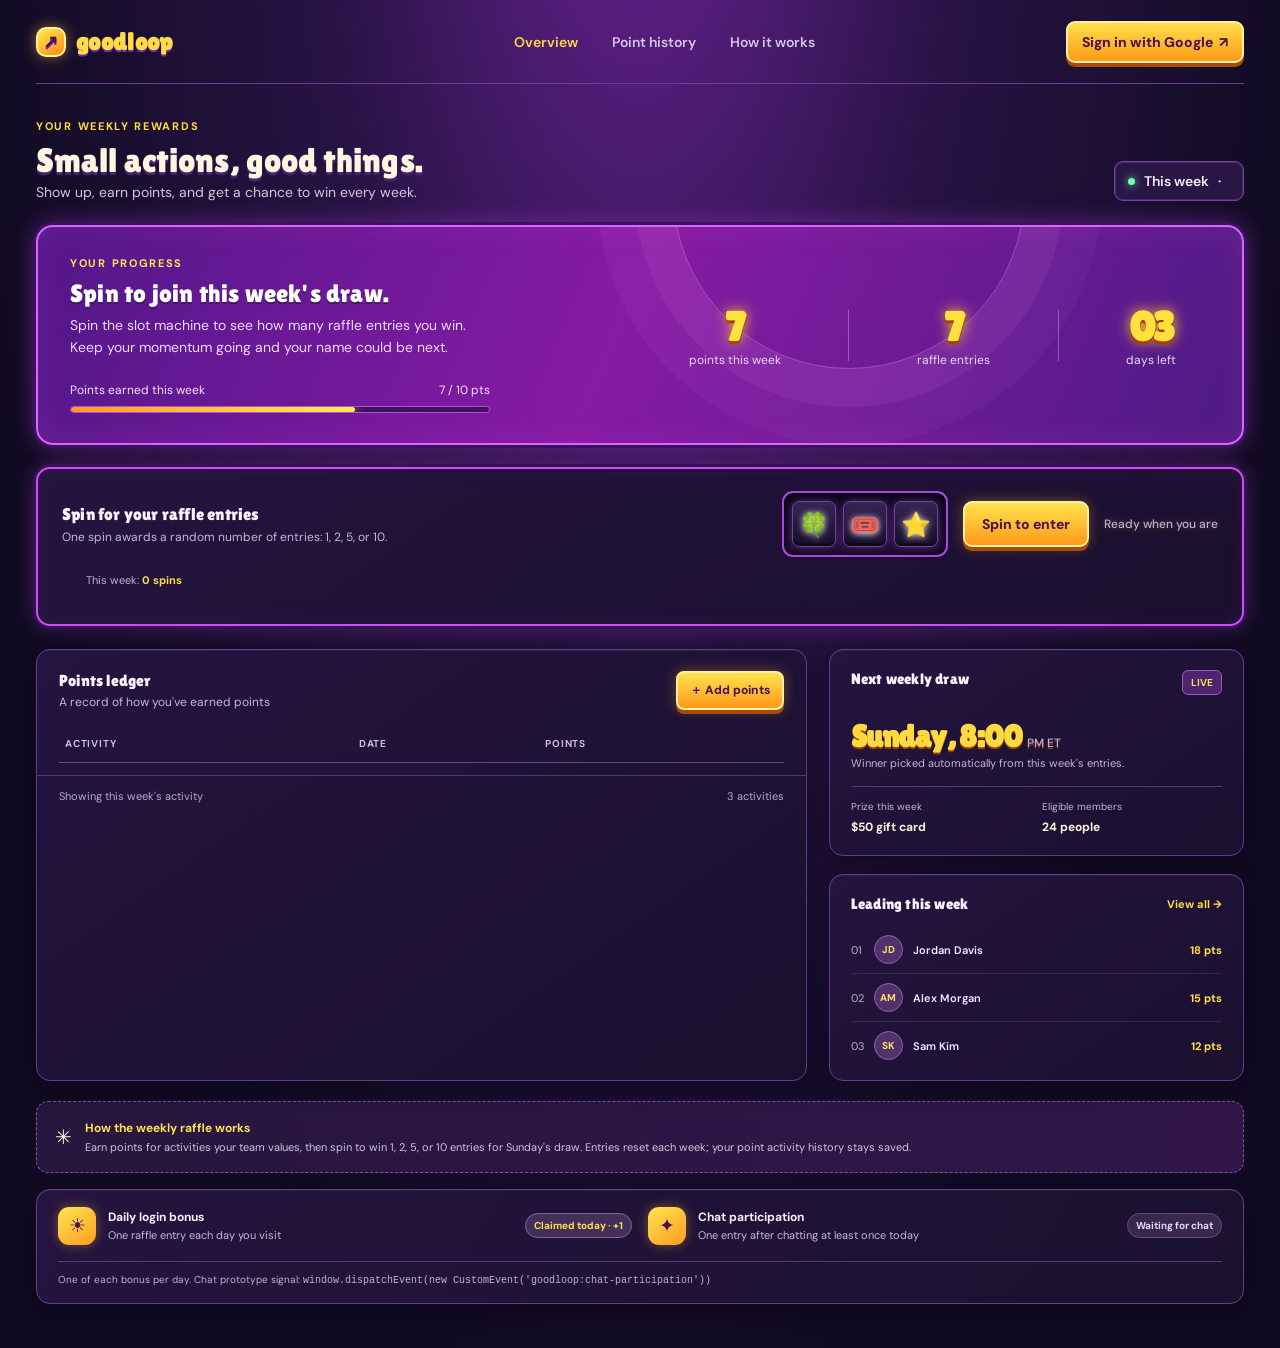
==== index.html @ 20d07611 "Add raffle and campus study group pages" ====
<!doctype html>
<html lang="en">
<head>
  <meta charset="utf-8" />
  <meta name="viewport" content="width=device-width, initial-scale=1" />
  <meta name="theme-color" content="#f7f8f4" />
  <title>Goodloop — Weekly rewards</title>
  <link rel="preconnect" href="https://fonts.googleapis.com">
  <link rel="preconnect" href="https://fonts.gstatic.com" crossorigin>
  <link href="https://fonts.googleapis.com/css2?family=DM+Sans:wght@400;500;600;700;800&family=Lilita+One&display=swap" rel="stylesheet">
  <style>
    :root{--ink:#17251f;--muted:#78837c;--line:#e7ebe5;--paper:#fff;--bg:#f7f8f4;--green:#176b50;--green-dark:#10543f;--mint:#e4f3e9;--lime:#d6f080;--orange:#f1a564;--shadow:0 14px 38px rgba(32,51,41,.055)}
    *{box-sizing:border-box}body{margin:0;background:var(--bg);color:var(--ink);font-family:'DM Sans',sans-serif;font-size:14px}button{font:inherit;cursor:pointer}.app{max-width:1320px;margin:auto;padding:0 36px 44px}.topbar{height:84px;display:flex;align-items:center;justify-content:space-between;border-bottom:1px solid var(--line)}.brand{display:flex;align-items:center;gap:10px;font:800 21px Manrope,sans-serif;letter-spacing:-1px}.brand-mark{width:30px;height:30px;border-radius:10px;background:var(--green);color:#fff;display:grid;place-items:center;font-size:18px}.brand span:last-child{color:var(--green)}.nav{display:flex;gap:34px;margin-left:90px}.nav a{text-decoration:none;color:#737e77;font-weight:600}.nav a.active{color:var(--green)}.profile{display:flex;align-items:center;gap:11px}.avatar{width:36px;height:36px;border-radius:50%;background:#dbe9d5;display:grid;place-items:center;color:var(--green);font-weight:700}.profile-meta{line-height:1.35}.profile-meta strong{display:block;font-size:13px}.profile-meta small{color:var(--muted)}.signin{border:1px solid var(--line);background:#fff;border-radius:9px;padding:10px 14px;font-weight:700;color:var(--ink)}
    main{padding-top:35px}.eyebrow{font-size:11px;text-transform:uppercase;letter-spacing:1.45px;color:var(--green);font-weight:700}.heading-row{display:flex;justify-content:space-between;align-items:end;margin-bottom:24px}.heading-row h1{font:700 34px Manrope,sans-serif;letter-spacing:-1.3px;margin:8px 0 4px}.heading-row p{margin:0;color:var(--muted);font-size:14px}.week-pill{border:1px solid var(--line);border-radius:9px;background:#fff;padding:10px 13px;color:#4e5d54;font-weight:600;display:flex;gap:9px;align-items:center}.week-pill .dot{height:7px;width:7px;background:#48a978;border-radius:50%}
    .hero{background:var(--green);border-radius:17px;color:white;padding:29px 32px;display:grid;grid-template-columns:1fr 1fr;gap:30px;min-height:220px;position:relative;overflow:hidden;box-shadow:var(--shadow)}.hero:after{content:"";position:absolute;width:350px;height:350px;border:1px solid rgba(255,255,255,.12);border-radius:50%;right:18%;top:-210px;box-shadow:0 0 0 38px rgba(255,255,255,.035),0 0 0 76px rgba(255,255,255,.025)}.hero-copy,.hero-stats{position:relative;z-index:1}.hero-copy .eyebrow{color:#b8e2c9}.hero h2{font:700 25px Manrope,sans-serif;letter-spacing:-.7px;margin:9px 0 7px}.hero p{color:#c8dfd2;margin:0;max-width:400px;line-height:1.55}.entry-track{margin-top:24px;max-width:420px}.track-label{display:flex;justify-content:space-between;font-size:12px;color:#d1e4d8;margin-bottom:8px}.track{height:7px;border-radius:8px;background:#ffffff30;overflow:hidden}.track i{display:block;width:68%;height:100%;background:var(--lime);border-radius:8px}.hero-stats{display:flex;align-items:center;justify-content:space-around}.stat{text-align:center}.stat strong{font:800 41px Manrope,sans-serif;letter-spacing:-2px;display:block}.stat span{color:#c9dfd3;font-size:12px}.divider{height:51px;width:1px;background:#ffffff33}
    .slot-card{margin-top:22px;padding:22px 24px;display:grid;grid-template-columns:1fr auto;align-items:center;gap:16px}.slot-copy h3{font:700 17px Manrope,sans-serif;margin:0 0 5px}.slot-copy p{margin:0;color:var(--muted);font-size:12px}.slot-area{display:flex;align-items:center;gap:15px}.reels{display:flex;gap:7px;background:#f2f6ef;padding:8px;border-radius:11px;border:1px solid #e7eee2}.reel{width:44px;height:46px;border-radius:7px;background:#fff;display:grid;place-items:center;font-size:24px;box-shadow:inset 0 -3px #e8ece6}.reels.spinning .reel{animation:reel .11s linear infinite}@keyframes reel{50%{transform:translateY(-3px);filter:blur(1px)}}.spin-btn{border:0;border-radius:9px;background:var(--green);color:#fff;padding:12px 17px;font-weight:700}.spin-btn:hover{background:var(--green-dark)}.spin-btn:disabled{opacity:.6;cursor:wait}.slot-result{font-size:12px;font-weight:700;color:var(--green);min-width:82px}.slot-result.muted{color:var(--muted);font-weight:500}.slot-log{padding:0 24px 15px;color:var(--muted);font-size:11px}.slot-log strong{color:var(--ink)}
    .content-grid{display:grid;grid-template-columns:minmax(0,1.56fr) minmax(310px,.84fr);gap:22px;margin-top:23px}.card{border:1px solid var(--line);background:var(--paper);border-radius:14px;box-shadow:var(--shadow)}.card-head{padding:21px 22px 15px;display:flex;align-items:center;justify-content:space-between}.card-title{font:700 16px Manrope,sans-serif;letter-spacing:-.3px}.card-sub{color:var(--muted);font-size:12px;margin-top:4px}.select{border:1px solid var(--line);border-radius:8px;background:#fff;color:#4b5b51;padding:8px 10px;font-size:12px;font-weight:600}.table-wrap{padding:0 22px 12px}.ledger{width:100%;border-collapse:collapse;text-align:left}.ledger th{font-size:10px;color:#929a94;text-transform:uppercase;letter-spacing:.8px;font-weight:700;padding:12px 6px;border-bottom:1px solid var(--line)}.ledger td{padding:14px 6px;border-bottom:1px solid #f0f2ee;font-size:12px}.ledger tbody tr:last-child td{border:0}.activity{display:flex;align-items:center;gap:10px}.activity-icon{width:30px;height:30px;background:#edf6ee;color:var(--green);border-radius:9px;display:grid;place-items:center;font-size:14px}.activity strong{display:block;font-size:12px}.activity small{color:var(--muted);font-size:10px}.points{font-weight:700;color:var(--green)}.empty{padding:25px;text-align:center;color:var(--muted);display:none}.ledger-footer{border-top:1px solid var(--line);padding:13px 22px;display:flex;justify-content:space-between;color:var(--muted);font-size:11px}.add-points{border:0;background:var(--green);color:#fff;border-radius:8px;padding:9px 12px;font-weight:700;font-size:12px}.right-stack{display:grid;gap:18px;align-content:start}.draw-card{padding:20px 21px}.draw-head{display:flex;justify-content:space-between;align-items:start}.draw-head h3,.leader-head h3{font:700 15px Manrope,sans-serif;margin:0}.tag{background:#eef6ed;color:var(--green);padding:5px 8px;border-radius:6px;font-size:10px;font-weight:700}.draw-number{font:800 31px Manrope,sans-serif;letter-spacing:-1px;margin-top:23px}.draw-number small{font:500 12px 'DM Sans';letter-spacing:0;color:var(--muted)}.draw-desc{color:var(--muted);font-size:11px;margin:2px 0 16px}.draw-info{border-top:1px solid var(--line);padding-top:13px;display:grid;grid-template-columns:1fr 1fr;gap:12px}.draw-info label{display:block;font-size:10px;color:var(--muted);margin-bottom:4px}.draw-info strong{font-size:12px}.leader-card{padding:20px 21px}.leader-head{display:flex;justify-content:space-between;align-items:center;margin-bottom:14px}.leader-head a{color:var(--green);font-size:11px;font-weight:700;text-decoration:none}.leader-row{display:flex;align-items:center;gap:10px;padding:9px 0;border-bottom:1px solid #f0f2ee}.leader-row:last-child{border:0;padding-bottom:0}.rank{font-size:11px;color:#9ba49d;width:13px}.person-avatar{height:29px;width:29px;border-radius:50%;display:grid;place-items:center;background:#f5e9da;color:#95653e;font-size:10px;font-weight:700}.person-avatar.green{background:#e2f0e4;color:var(--green)}.person-avatar.blue{background:#e6edf5;color:#537294}.person{flex:1;font-size:11px;font-weight:600}.leader-points{font-size:11px;font-weight:700}.how{margin-top:20px;border:1px dashed #dce5d8;border-radius:12px;background:#f0f5eb;padding:16px 18px;display:flex;align-items:center;gap:13px}.how-icon{font-size:20px}.how strong{font-size:12px}.how p{margin:3px 0 0;color:var(--muted);font-size:11px;line-height:1.5}.toast{position:fixed;bottom:24px;left:50%;transform:translate(-50%,20px);opacity:0;pointer-events:none;background:#17251f;color:#fff;border-radius:9px;padding:12px 17px;font-size:13px;transition:.25s;box-shadow:0 10px 30px #0002;z-index:10}.toast.show{transform:translate(-50%,0);opacity:1}.modal-backdrop{position:fixed;inset:0;background:#14231db0;display:none;place-items:center;padding:20px;z-index:5}.modal-backdrop.open{display:grid}.modal{background:#fff;border-radius:14px;padding:25px;max-width:390px;width:100%;box-shadow:0 25px 60px #0003}.modal h3{font:700 19px Manrope;margin:0 0 8px}.modal p{color:var(--muted);font-size:13px;line-height:1.55}.modal input{width:100%;padding:11px;border:1px solid var(--line);border-radius:8px;font:inherit;margin:8px 0}.modal-actions{display:flex;gap:8px;justify-content:flex-end;margin-top:10px}.secondary{border:1px solid var(--line);background:#fff;padding:9px 13px;border-radius:8px;font-weight:600}
    @media(max-width:850px){.app{padding:0 20px 30px}.nav{margin:0;gap:18px}.content-grid{grid-template-columns:1fr}.hero{grid-template-columns:1fr}.hero-stats{justify-content:flex-start;gap:28px;padding-top:4px}.divider{height:40px}.hero:after{right:-15%}.week-pill{font-size:11px}.slot-card{grid-template-columns:1fr}.slot-area{justify-content:space-between}}
    @media(max-width:560px){.app{padding:0 14px 24px}.topbar{height:68px}.nav{display:none}.profile-meta{display:none}.heading-row{align-items:start;gap:10px;flex-direction:column}.heading-row h1{font-size:29px}.hero{padding:23px 20px;gap:22px}.hero-stats{gap:17px}.stat strong{font-size:34px}.content-grid{gap:15px}.table-wrap{padding:0 14px 10px;overflow:auto}.ledger{min-width:480px}.card-head{padding:18px 15px 13px}.draw-card,.leader-card{padding:18px}.how{align-items:flex-start}.slot-card{padding:18px 15px}.slot-area{gap:9px;flex-wrap:wrap}.slot-result{min-width:0;width:100%}}
    /* Arcade styling inspired by the supplied slot-machine reference */
    :root{--ink:#fff6df;--muted:#c4b7d8;--line:#573784;--paper:#1d1235;--bg:#100b22;--green:#ffcf28;--green-dark:#ff9c1a;--mint:#32174f;--lime:#ffed68;--orange:#ff8d22;--shadow:0 12px 35px #07030d88}
    body{background:radial-gradient(ellipse at 50% -15%,#682193 0,#281344 36%,#100b22 74%);color:var(--ink);font-family:'DM Sans',sans-serif}
    .topbar{border-bottom:1px solid #6c3e94}.brand{font-family:'Lilita One',sans-serif;letter-spacing:.3px;font-size:24px;text-shadow:0 2px #6b2fa1}.brand-mark{background:linear-gradient(145deg,#ffed4b,#ff8a16);color:#45135a;border:2px solid #fff3a4;box-shadow:0 0 14px #ffb22d88}.brand span:last-child{color:#ffdb45}.nav a{color:#d5c6e7}.nav a.active,.nav a:hover{color:#ffda42}.avatar{background:#a43ac5;color:#fff;border:2px solid #f1a3ff}.profile-meta small{color:#d1c1df}.signin{background:linear-gradient(180deg,#ffdf4a,#ff9b18);color:#471350;border:2px solid #fff0a8;box-shadow:0 4px 0 #a74c0b;font-weight:800}
    .eyebrow{color:#ffdc43;letter-spacing:1.7px}.heading-row h1{font-family:'Lilita One',sans-serif;font-weight:400;letter-spacing:.1px;text-shadow:0 3px 0 #4b216d}.heading-row p{color:#d2c5df}.week-pill{background:#291644;color:#f9eaff;border-color:#74459c;box-shadow:inset 0 0 0 1px #a75ad244}.week-pill .dot{background:#73ffad;box-shadow:0 0 9px #73ffad}
    .hero{background:linear-gradient(112deg,#52178a,#861ba4 48%,#4e1b85);border:2px solid #db63ff;box-shadow:0 0 0 3px #38135e,0 0 24px #d642ff69,inset 0 0 32px #ff57d01f}.hero:after{border-color:#ffb1ff55;box-shadow:0 0 0 38px #ff9dff12,0 0 0 76px #ff9dff0c}.hero-copy .eyebrow{color:#ffe74a}.hero h2{font-family:'Lilita One',sans-serif;font-weight:400;letter-spacing:.2px;text-shadow:0 2px 0 #411360}.hero p{color:#f0dafa}.track{background:#210e3da8;border:1px solid #b94be1}.track i{background:linear-gradient(90deg,#ff9c20,#fff14c);box-shadow:0 0 12px #ffcb36}.track-label{color:#f5e1ff}.stat strong{font-family:'Lilita One',sans-serif;color:#ffe13e;text-shadow:0 3px 0 #a24408,0 0 14px #ffbd30}.stat span{color:#ead8f4}.divider{background:#ffffff48}
    .card{background:linear-gradient(145deg,#24143f,#1a102f);border:1px solid #643d8e;box-shadow:0 8px 25px #0905137a,inset 0 1px #ffffff0d}.slot-card{border:2px solid #d449fa;box-shadow:0 0 0 3px #321351,0 0 22px #dc49ff4f,inset 0 0 20px #ac35d21a}.slot-copy h3,.card-title,.draw-head h3,.leader-head h3{font-family:'Lilita One',sans-serif;font-weight:400;letter-spacing:.2px;color:#fff2ff}.slot-copy p,.card-sub{color:#c8b6d9}.reels{background:linear-gradient(180deg,#100a20,#28123d);border:2px solid #a848dc;box-shadow:inset 0 0 13px #090411}.reel{background:linear-gradient(180deg,#392356,#160e28);color:#fff;border:1px solid #724499;box-shadow:inset 0 -3px #10091c,0 0 7px #bd5bff55;text-shadow:0 1px 7px #fff}.spin-btn,.add-points{background:linear-gradient(180deg,#ffe34d,#ff991a);color:#48164e;border:2px solid #fff0a6;box-shadow:0 4px 0 #a64c0b,0 0 14px #ffb12855;font-weight:800}.spin-btn:hover,.add-points:hover{background:linear-gradient(180deg,#fff16c,#ffae28)}.spin-btn:disabled{background:#84667d;color:#eee;box-shadow:none;border-color:#bdaac5}.slot-result{color:#ffe14a;text-shadow:0 0 8px #ffb63255}.slot-result.muted,.slot-log{color:#c1b0d3}.slot-log strong{color:#ffdc45}
    .ledger th{color:#d3b9e6;border-color:#694792}.ledger td{border-color:#38254f;color:#f4e9ff}.activity-icon{background:#492066;color:#ffdf45;border:1px solid #8350aa}.activity small{color:#bba7ce}.points{color:#ffe14a}.ledger-footer{border-color:#533773;color:#bba7ce}.select{background:#211337;color:#f4eaff;border-color:#67438b}.draw-head h3,.leader-head h3{color:#fff1ff}.tag{background:#4d2470;color:#ffdf49;border:1px solid #9360b6}.draw-number{font-family:'Lilita One',sans-serif;color:#ffda3f;text-shadow:0 2px 0 #8d3e0e}.draw-number small{color:#c3b0d6}.draw-desc,.draw-info label{color:#c6b4d6}.draw-info{border-color:#543773}.leader-head a{color:#ffe047}.leader-row{border-color:#392550}.rank{color:#c2afd4}.person-avatar,.person-avatar.green,.person-avatar.blue{background:#51306c;color:#ffe45b;border:1px solid #9262ad}.person{color:#f5eaff}.leader-points{color:#ffe24b}.how{background:linear-gradient(100deg,#27163e,#32164a);border-color:#8853a6}.how strong{color:#ffe454}.how p{color:#d3c4df}.toast{background:#2d1548;border:1px solid #a84dd1;color:#fff4d1;box-shadow:0 0 18px #d748ed55}.modal-backdrop{background:#0c0616d9}.modal{background:#211336;border:1px solid #8850a9;color:#fff4df;box-shadow:0 0 30px #c949ed44}.modal p{color:#cbb9dc}.modal input{background:#130c20;border-color:#654189;color:#fff}.modal input::placeholder{color:#a994bb}.secondary{background:#301849;color:#fff1ff;border-color:#775092}
    .daily-bonuses{margin-top:16px;padding:17px 21px;display:grid;grid-template-columns:1fr 1fr;gap:16px;background:linear-gradient(120deg,#24143f,#1b112f);border:1px solid #66418b;box-shadow:0 8px 25px #0905137a,inset 0 1px #ffffff0d}.daily-bonus{display:flex;align-items:center;gap:12px;min-width:0}.bonus-icon{height:38px;width:38px;display:grid;place-items:center;border-radius:11px;background:linear-gradient(145deg,#ffe453,#ff9d20);color:#4a1455;font-size:19px;flex:none;box-shadow:0 0 12px #ffaf2f66}.bonus-copy{min-width:0;flex:1}.bonus-copy strong{display:block;font-size:12px;color:#fff0ff}.bonus-copy small{display:block;color:#c9b7db;font-size:11px;margin-top:3px}.bonus-status{font-size:10px;font-weight:700;color:#ffe14a;background:#43305a;border:1px solid #846398;border-radius:20px;padding:5px 8px;white-space:nowrap}.bonus-status.pending{color:#ead3ff;background:#37284c;border-color:#684984}.daily-note{grid-column:1/-1;border-top:1px solid #573a76;padding-top:11px;color:#c2b0d4;font-size:10px}
    @media(max-width:850px){.daily-bonuses{grid-template-columns:1fr}}
    @media(max-width:560px){.daily-bonuses{padding:15px;gap:13px}}
  </style>
</head>
<body>
  <div class="app">
    <header class="topbar">
      <div class="brand"><span class="brand-mark">↗</span><span>good<span>loop</span></span></div>
      <nav class="nav"><a class="active" href="#overview">Overview</a><a href="#ledger">Point history</a><a href="#rules">How it works</a></nav>
      <div class="profile" id="profile"><button class="signin" id="signIn">Sign in with Google&nbsp; ↗</button></div>
    </header>
    <main id="overview">
      <div class="heading-row"><div><div class="eyebrow">Your weekly rewards</div><h1>Small actions, good things.</h1><p>Show up, earn points, and get a chance to win every week.</p></div><div class="week-pill"><i class="dot"></i><span id="weekLabel">This week</span> · <span id="weekDates"></span></div></div>
      <section class="hero"><div class="hero-copy"><div class="eyebrow">Your progress</div><h2>Spin to join this week's draw.</h2><p>Spin the slot machine to see how many raffle entries you win. Keep your momentum going and your name could be next.</p><div class="entry-track"><div class="track-label"><span>Points earned this week</span><span id="goalLabel">7 / 10 pts</span></div><div class="track"><i id="progressBar"></i></div></div></div><div class="hero-stats"><div class="stat"><strong id="pointsTotal">7</strong><span>points this week</span></div><div class="divider"></div><div class="stat"><strong id="entriesTotal">7</strong><span>raffle entries</span></div><div class="divider"></div><div class="stat"><strong>03</strong><span>days left</span></div></div></section>
      <section class="card slot-card" aria-label="Raffle entry slot machine"><div class="slot-copy"><h3>Spin for your raffle entries</h3><p>One spin awards a random number of entries: 1, 2, 5, or 10.</p></div><div class="slot-area"><div class="reels" id="reels" aria-live="polite"><span class="reel">🍀</span><span class="reel">🎟️</span><span class="reel">⭐</span></div><button class="spin-btn" id="spinButton">Spin to enter</button><span class="slot-result muted" id="spinResult">Ready when you are</span></div><div class="slot-log" id="spinLog" style="grid-column:1/-1">This week: <strong>0 spins</strong></div></section>
      <div class="content-grid"><section class="card" id="ledger"><div class="card-head"><div><div class="card-title">Points ledger</div><div class="card-sub">A record of how you've earned points</div></div><button class="add-points" id="addPoints">＋ Add points</button></div><div class="table-wrap"><table class="ledger"><thead><tr><th>Activity</th><th>Date</th><th>Points</th></tr></thead><tbody id="ledgerBody"></tbody></table><div class="empty" id="empty">No point activity yet. Add your first points to get started.</div></div><div class="ledger-footer"><span>Showing this week's activity</span><span id="ledgerCount">3 activities</span></div></section>
        <aside class="right-stack"><section class="card draw-card"><div class="draw-head"><h3>Next weekly draw</h3><span class="tag">LIVE</span></div><div class="draw-number">Sunday, 8:00 <small>PM ET</small></div><p class="draw-desc">Winner picked automatically from this week's entries.</p><div class="draw-info"><div><label>Prize this week</label><strong>$50 gift card</strong></div><div><label>Eligible members</label><strong>24 people</strong></div></div></section>
          <section class="card leader-card"><div class="leader-head"><h3>Leading this week</h3><a href="#ledger">View all →</a></div><div class="leader-row"><span class="rank">01</span><span class="person-avatar green">JD</span><span class="person">Jordan Davis</span><span class="leader-points">18 pts</span></div><div class="leader-row"><span class="rank">02</span><span class="person-avatar blue">AM</span><span class="person">Alex Morgan</span><span class="leader-points">15 pts</span></div><div class="leader-row"><span class="rank">03</span><span class="person-avatar">SK</span><span class="person">Sam Kim</span><span class="leader-points">12 pts</span></div></section></aside></div>
      <section class="how" id="rules"><span class="how-icon">✳</span><div><strong>How the weekly raffle works</strong><p>Earn points for activities your team values, then spin to win 1, 2, 5, or 10 entries for Sunday's draw. Entries reset each week; your point activity history stays saved.</p></div></section>
      <section class="card daily-bonuses" aria-label="Daily raffle bonuses"><div class="daily-bonus"><span class="bonus-icon">☀</span><div class="bonus-copy"><strong>Daily login bonus</strong><small>One raffle entry each day you visit</small></div><span class="bonus-status" id="loginBonusStatus">Claimed today · +1</span></div><div class="daily-bonus"><span class="bonus-icon">✦</span><div class="bonus-copy"><strong>Chat participation</strong><small>One entry after chatting at least once today</small></div><span class="bonus-status pending" id="chatBonusStatus">Waiting for chat</span></div><div class="daily-note">One of each bonus per day. Chat prototype signal: <code>window.dispatchEvent(new CustomEvent('goodloop:chat-participation'))</code></div></section>
    </main>
  </div>
  <div class="toast" id="toast"></div>
  <div class="modal-backdrop" id="modalBackdrop"><div class="modal"><h3>Add points</h3><p>Record a point earning for this week. Your history is saved in this browser.</p><input id="activityInput" maxlength="60" placeholder="What did you do? (e.g. Helped a teammate)" /><input id="pointsInput" type="number" min="1" max="100" value="1" aria-label="Points to add"/><div class="modal-actions"><button class="secondary" id="cancelModal">Cancel</button><button class="add-points" id="savePoints">Save points</button></div></div></div>
  <script>
    const demoRows=[{activity:'Team check-in',date:'Today',points:3},{activity:'Helped a teammate',date:'Yesterday',points:2},{activity:'Completed weekly goal',date:'Oct 20',points:2}];
    const storageKey='goodloop-ledger-v1', spinStorageKey='goodloop-spins-v1', dailyStorageKey='goodloop-daily-bonuses-v1';let rows=JSON.parse(localStorage.getItem(storageKey)||'null')||demoRows;let spins=JSON.parse(localStorage.getItem(spinStorageKey)||'[]');let dailyBonuses=JSON.parse(localStorage.getItem(dailyStorageKey)||'[]');const userId='local-demo-user';
    const $=id=>document.getElementById(id);const toast=(message)=>{const t=$('toast');t.textContent=message;t.classList.add('show');setTimeout(()=>t.classList.remove('show'),2600)};
    function weekStart(d){const x=new Date(d);x.setHours(0,0,0,0);x.setDate(x.getDate()-((x.getDay()+6)%7));return x}
    const localDayKey=(d=new Date())=>`${d.getFullYear()}-${String(d.getMonth()+1).padStart(2,'0')}-${String(d.getDate()).padStart(2,'0')}`;
    const weekKey=localDayKey(weekStart(new Date())),todayKey=localDayKey();
    rows=rows.map(r=>r.weekKey?r:{...r,weekKey});
    function updateWeek(){const now=new Date(),start=weekStart(now),end=new Date(start);end.setDate(end.getDate()+6);const opts={month:'short',day:'numeric'};$('weekDates').textContent=start.toLocaleDateString('en-US',opts)+' – '+end.toLocaleDateString('en-US',opts);const daysLeft=7-((now.getDay()+6)%7);$('daysLeft')?.textContent=daysLeft;}
    function render(){const current=rows.filter(r=>r.weekKey===weekKey),weekSpins=spins.filter(s=>s.weekKey===weekKey);const total=current.reduce((a,r)=>a+Number(r.points),0),entries=weekSpins.reduce((a,s)=>a+s.entries,0);$('pointsTotal').textContent=total;$('entriesTotal').textContent=entries;$('goalLabel').textContent=`${Math.min(total,10)} / 10 pts`;$('progressBar').style.width=Math.min(total/10*100,100)+'%';$('ledgerBody').innerHTML=current.map(r=>`<tr><td><div class="activity"><span class="activity-icon">✳</span><span><strong>${escapeHTML(r.activity)}</strong><small>Points earned</small></span></div></td><td>${escapeHTML(r.date)}</td><td class="points">+${Number(r.points)} pts</td></tr>`).join('');$('empty').style.display=current.length?'none':'block';$('ledgerCount').textContent=`${current.length} activit${current.length===1?'y':'ies'}`;$('spinLog').innerHTML=`This week: <strong>${entries} entr${entries===1?'y':'ies'}</strong> from <strong>${weekSpins.length} spin${weekSpins.length===1?'':'s'}</strong>`;localStorage.setItem(storageKey,JSON.stringify(rows));localStorage.setItem(spinStorageKey,JSON.stringify(spins));}
    function escapeHTML(s){return String(s).replace(/[&<>"']/g,c=>({'&':'&amp;','<':'&lt;','>':'&gt;','"':'&quot;',"'":'&#39;'}[c]))}
    function awardDailyBonus(type){if(dailyBonuses.some(b=>b.day===todayKey&&b.type===type&&b.userId===userId))return false;dailyBonuses.push({day:todayKey,weekKey,type,entries:1,userId,at:new Date().toISOString()});return true}
    const baseRender=render;render=function(){baseRender();const weekBonuses=dailyBonuses.filter(b=>b.weekKey===weekKey&&b.userId===userId),weekSpins=spins.filter(s=>s.weekKey===weekKey),earned=weekBonuses.reduce((sum,b)=>sum+b.entries,0)+weekSpins.reduce((sum,s)=>sum+s.entries,0);$('entriesTotal').textContent=earned;$('spinLog').innerHTML=`This week: <strong>${earned} entr${earned===1?'y':'ies'}</strong> from <strong>${weekSpins.length} spin${weekSpins.length===1?'':'s'}</strong> and <strong>${weekBonuses.length} daily bonus${weekBonuses.length===1?'':'es'}</strong>`;const loginClaimed=dailyBonuses.some(b=>b.day===todayKey&&b.type==='login'&&b.userId===userId),chatClaimed=dailyBonuses.some(b=>b.day===todayKey&&b.type==='chat'&&b.userId===userId);$('loginBonusStatus').textContent=loginClaimed?'Claimed today · +1':'Not claimed';$('chatBonusStatus').textContent=chatClaimed?'Earned today · +1':'Waiting for chat';$('chatBonusStatus').classList.toggle('pending',!chatClaimed);localStorage.setItem(dailyStorageKey,JSON.stringify(dailyBonuses));};
    awardDailyBonus('login');
    function handleChatParticipation(detail={}){if(detail.userId&&detail.userId!==userId)return;if(awardDailyBonus('chat')){render();toast('Daily chat bonus earned: +1 raffle entry!')}}
    window.addEventListener('goodloop:chat-participation',e=>handleChatParticipation(e.detail||{}));
    try{const chatChannel=new BroadcastChannel('goodloop-raffle');chatChannel.addEventListener('message',e=>{if(e.data?.type==='chat-participation')handleChatParticipation(e.data)})}catch(e){}
    window.addEventListener('message',e=>{if(e.data?.source==='goodloop-chatbot'&&e.data?.type==='chat-participation')handleChatParticipation(e.data)});
    updateWeek();render();setInterval(()=>{if(localDayKey()!==todayKey)location.reload()},60000);
    $('addPoints').onclick=()=>$('modalBackdrop').classList.add('open');$('cancelModal').onclick=()=>$('modalBackdrop').classList.remove('open');$('modalBackdrop').onclick=e=>{if(e.target===$('modalBackdrop'))$('modalBackdrop').classList.remove('open')};
    $('savePoints').onclick=()=>{const activity=$('activityInput').value.trim(),points=Number($('pointsInput').value);if(!activity||!Number.isInteger(points)||points<1){toast('Add an activity and a point amount of at least 1.');return}rows.unshift({activity,date:'Today',points,weekKey});render();$('activityInput').value='';$('pointsInput').value=1;$('modalBackdrop').classList.remove('open');toast('Points added to your weekly ledger.');};
    $('spinButton').onclick=()=>{const button=$('spinButton'),reels=$('reels'),icons=['🍀','🎟️','⭐','💎','🌟'];button.disabled=true;button.textContent='Spinning…';reels.classList.add('spinning');$('spinResult').classList.add('muted');$('spinResult').textContent='Good luck!';const awards=[1,2,5,10],award=awards[Math.floor(Math.random()*awards.length)];let ticks=0;const timer=setInterval(()=>{document.querySelectorAll('.reel').forEach(el=>el.textContent=icons[Math.floor(Math.random()*icons.length)]);if(++ticks>=12){clearInterval(timer);reels.classList.remove('spinning');const symbol=award===10?'💎':award===5?'🌟':award===2?'⭐':'🍀';document.querySelectorAll('.reel').forEach(el=>el.textContent=symbol);spins.unshift({entries:award,weekKey,at:new Date().toISOString()});render();$('spinResult').classList.remove('muted');$('spinResult').textContent=`You won ${award} entr${award===1?'y':'ies'}!`;button.disabled=false;button.textContent='Spin again';toast(`${award} raffle entr${award===1?'y':'ies'} added!`);}},90)};
    $('signIn').onclick=()=>toast('Connect Firebase Authentication to enable Google sign-in.');
  </script>
</body>
</html>
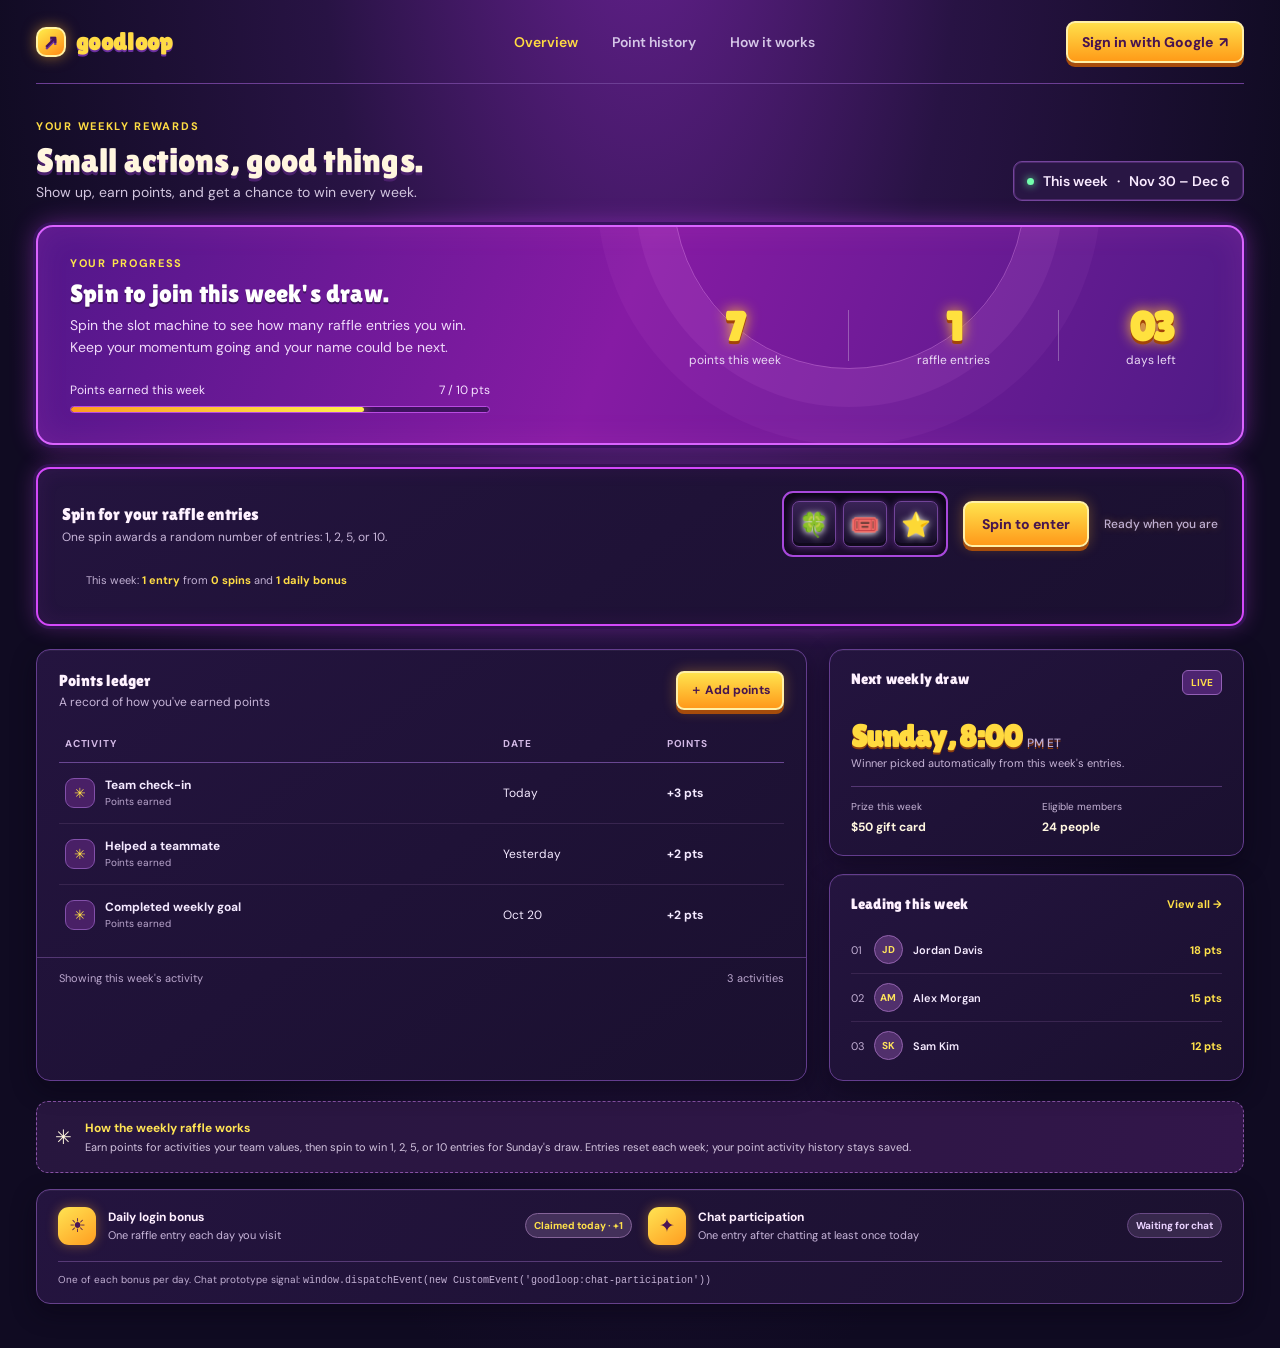
==== commit 3ec9a38e: "Fix raffle page date script syntax" ====
--- a/index.html
+++ b/index.html
@@ -58,7 +58,7 @@
     const localDayKey=(d=new Date())=>`${d.getFullYear()}-${String(d.getMonth()+1).padStart(2,'0')}-${String(d.getDate()).padStart(2,'0')}`;
     const weekKey=localDayKey(weekStart(new Date())),todayKey=localDayKey();
     rows=rows.map(r=>r.weekKey?r:{...r,weekKey});
-    function updateWeek(){const now=new Date(),start=weekStart(now),end=new Date(start);end.setDate(end.getDate()+6);const opts={month:'short',day:'numeric'};$('weekDates').textContent=start.toLocaleDateString('en-US',opts)+' – '+end.toLocaleDateString('en-US',opts);const daysLeft=7-((now.getDay()+6)%7);$('daysLeft')?.textContent=daysLeft;}
+    function updateWeek(){const now=new Date(),start=weekStart(now),end=new Date(start);end.setDate(end.getDate()+6);const opts={month:'short',day:'numeric'};$('weekDates').textContent=start.toLocaleDateString('en-US',opts)+' – '+end.toLocaleDateString('en-US',opts);const daysLeft=7-((now.getDay()+6)%7);if($('daysLeft'))$('daysLeft').textContent=daysLeft;}
     function render(){const current=rows.filter(r=>r.weekKey===weekKey),weekSpins=spins.filter(s=>s.weekKey===weekKey);const total=current.reduce((a,r)=>a+Number(r.points),0),entries=weekSpins.reduce((a,s)=>a+s.entries,0);$('pointsTotal').textContent=total;$('entriesTotal').textContent=entries;$('goalLabel').textContent=`${Math.min(total,10)} / 10 pts`;$('progressBar').style.width=Math.min(total/10*100,100)+'%';$('ledgerBody').innerHTML=current.map(r=>`<tr><td><div class="activity"><span class="activity-icon">✳</span><span><strong>${escapeHTML(r.activity)}</strong><small>Points earned</small></span></div></td><td>${escapeHTML(r.date)}</td><td class="points">+${Number(r.points)} pts</td></tr>`).join('');$('empty').style.display=current.length?'none':'block';$('ledgerCount').textContent=`${current.length} activit${current.length===1?'y':'ies'}`;$('spinLog').innerHTML=`This week: <strong>${entries} entr${entries===1?'y':'ies'}</strong> from <strong>${weekSpins.length} spin${weekSpins.length===1?'':'s'}</strong>`;localStorage.setItem(storageKey,JSON.stringify(rows));localStorage.setItem(spinStorageKey,JSON.stringify(spins));}
     function escapeHTML(s){return String(s).replace(/[&<>"']/g,c=>({'&':'&amp;','<':'&lt;','>':'&gt;','"':'&quot;',"'":'&#39;'}[c]))}
     function awardDailyBonus(type){if(dailyBonuses.some(b=>b.day===todayKey&&b.type===type&&b.userId===userId))return false;dailyBonuses.push({day:todayKey,weekKey,type,entries:1,userId,at:new Date().toISOString()});return true}
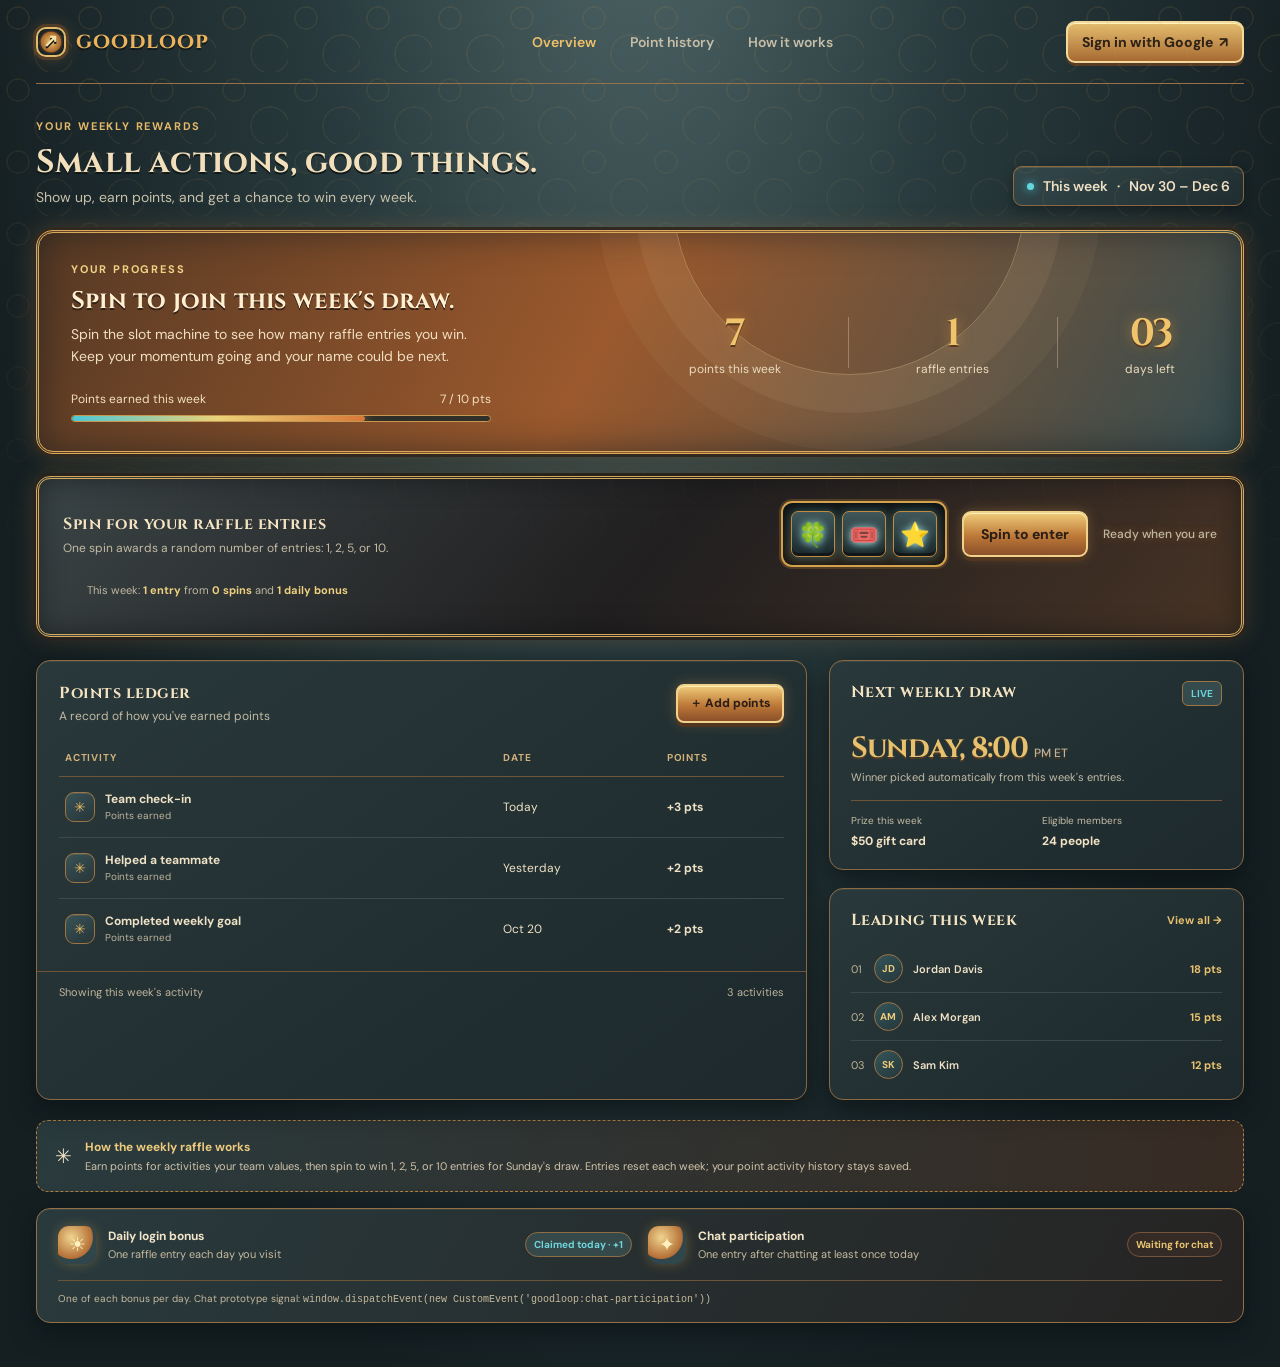
==== commit 0f283402: "Restyle raffle app with steampunk theme" ====
--- a/index.html
+++ b/index.html
@@ -7,7 +7,7 @@
   <title>Goodloop — Weekly rewards</title>
   <link rel="preconnect" href="https://fonts.googleapis.com">
   <link rel="preconnect" href="https://fonts.gstatic.com" crossorigin>
-  <link href="https://fonts.googleapis.com/css2?family=DM+Sans:wght@400;500;600;700;800&family=Lilita+One&display=swap" rel="stylesheet">
+  <link href="https://fonts.googleapis.com/css2?family=DM+Sans:wght@400;500;600;700;800&family=Cinzel:wght@500;600;700;800&family=IM+Fell+English+SC&display=swap" rel="stylesheet">
   <style>
     :root{--ink:#17251f;--muted:#78837c;--line:#e7ebe5;--paper:#fff;--bg:#f7f8f4;--green:#176b50;--green-dark:#10543f;--mint:#e4f3e9;--lime:#d6f080;--orange:#f1a564;--shadow:0 14px 38px rgba(32,51,41,.055)}
     *{box-sizing:border-box}body{margin:0;background:var(--bg);color:var(--ink);font-family:'DM Sans',sans-serif;font-size:14px}button{font:inherit;cursor:pointer}.app{max-width:1320px;margin:auto;padding:0 36px 44px}.topbar{height:84px;display:flex;align-items:center;justify-content:space-between;border-bottom:1px solid var(--line)}.brand{display:flex;align-items:center;gap:10px;font:800 21px Manrope,sans-serif;letter-spacing:-1px}.brand-mark{width:30px;height:30px;border-radius:10px;background:var(--green);color:#fff;display:grid;place-items:center;font-size:18px}.brand span:last-child{color:var(--green)}.nav{display:flex;gap:34px;margin-left:90px}.nav a{text-decoration:none;color:#737e77;font-weight:600}.nav a.active{color:var(--green)}.profile{display:flex;align-items:center;gap:11px}.avatar{width:36px;height:36px;border-radius:50%;background:#dbe9d5;display:grid;place-items:center;color:var(--green);font-weight:700}.profile-meta{line-height:1.35}.profile-meta strong{display:block;font-size:13px}.profile-meta small{color:var(--muted)}.signin{border:1px solid var(--line);background:#fff;border-radius:9px;padding:10px 14px;font-weight:700;color:var(--ink)}
@@ -28,6 +28,16 @@
     .daily-bonuses{margin-top:16px;padding:17px 21px;display:grid;grid-template-columns:1fr 1fr;gap:16px;background:linear-gradient(120deg,#24143f,#1b112f);border:1px solid #66418b;box-shadow:0 8px 25px #0905137a,inset 0 1px #ffffff0d}.daily-bonus{display:flex;align-items:center;gap:12px;min-width:0}.bonus-icon{height:38px;width:38px;display:grid;place-items:center;border-radius:11px;background:linear-gradient(145deg,#ffe453,#ff9d20);color:#4a1455;font-size:19px;flex:none;box-shadow:0 0 12px #ffaf2f66}.bonus-copy{min-width:0;flex:1}.bonus-copy strong{display:block;font-size:12px;color:#fff0ff}.bonus-copy small{display:block;color:#c9b7db;font-size:11px;margin-top:3px}.bonus-status{font-size:10px;font-weight:700;color:#ffe14a;background:#43305a;border:1px solid #846398;border-radius:20px;padding:5px 8px;white-space:nowrap}.bonus-status.pending{color:#ead3ff;background:#37284c;border-color:#684984}.daily-note{grid-column:1/-1;border-top:1px solid #573a76;padding-top:11px;color:#c2b0d4;font-size:10px}
     @media(max-width:850px){.daily-bonuses{grid-template-columns:1fr}}
     @media(max-width:560px){.daily-bonuses{padding:15px;gap:13px}}
+    /* Clockwork steampunk finish inspired by the supplied poster */
+    :root{--ink:#f1e2c4;--muted:#b8b09a;--line:#71553a;--paper:#263236;--bg:#152124;--green:#bd873d;--green-dark:#e2a64c;--mint:#32484a;--lime:#54d3de;--orange:#d56731;--shadow:0 16px 38px #070d0fbd}
+    body{background:radial-gradient(ellipse at 50% -18%,#52696a 0,#283a3d 37%,#151f22 76%);color:var(--ink);font-family:'DM Sans',sans-serif}
+    body:before{content:"";position:fixed;inset:0;pointer-events:none;opacity:.11;background-image:radial-gradient(circle at 18px 18px,transparent 0 10px,#d09b50 10.5px 11.5px,transparent 12px),radial-gradient(circle at 54px 54px,transparent 0 18px,#d09b50 18.5px 19.5px,transparent 20px);background-size:72px 72px;mask-image:linear-gradient(180deg,#000 0,transparent 70%)}
+    .topbar{border-bottom:1px solid #987149}.brand{font:700 22px 'Cinzel',serif;letter-spacing:1px;color:#f0dbb1;text-shadow:0 2px #121719}.brand-mark{background:radial-gradient(circle,#edc36c 0,#a6672c 54%,#4a3425 58%,#182326 68%);color:#f7dfa8;border:2px solid #e2bb6b;box-shadow:0 0 0 3px #513c28,0 0 18px #d08c3f55}.brand span:last-child{color:#eab35c}.nav a{color:#c6bea8}.nav a.active,.nav a:hover{color:#f0c16b}.avatar{background:linear-gradient(145deg,#39717a,#18373e);color:#d1edf0;border:2px solid #c3924b}.profile-meta small{color:#beb79f}.signin{background:linear-gradient(180deg,#e5be6f,#a76a32);color:#2e2117;border:2px solid #f2d99c;box-shadow:0 3px 0 #593b24,inset 0 1px #fff3c0;font-weight:800}
+    .eyebrow{color:#e4b867;letter-spacing:1.8px}.heading-row h1{font:700 32px 'Cinzel',serif;letter-spacing:.2px;color:#f2e0bd;text-shadow:0 2px #101718}.heading-row p{color:#c7c0aa}.week-pill{background:linear-gradient(145deg,#33474a,#202d30);color:#efe1c4;border-color:#8b6941;box-shadow:inset 0 1px #dcb87833,0 4px 12px #070d0f60}.week-pill .dot{background:#66d6de;box-shadow:0 0 10px #45d6e7}
+    .hero{background:linear-gradient(118deg,#563924,#9b592d 47%,#354c4f 100%);border:3px double #d6aa59;box-shadow:0 0 0 3px #31291f,0 0 24px #b5793a55,inset 0 0 35px #10191d88}.hero:after{border-color:#eed09a58;box-shadow:0 0 0 38px #ead4a312,0 0 0 76px #ead4a30a}.hero-copy .eyebrow{color:#f2d386}.hero h2{font:700 24px 'Cinzel',serif;letter-spacing:.2px;color:#fff0d1;text-shadow:0 2px #30201a}.hero p{color:#f0dfc1}.track{background:#172528c9;border:1px solid #c59750}.track i{background:linear-gradient(90deg,#4cc8d5,#ead178,#d77837);box-shadow:0 0 12px #d9b35b}.track-label{color:#f2e0bf}.stat strong{font:700 38px 'Cinzel',serif;color:#f0c46b;text-shadow:0 2px #593a20,0 0 13px #e29c4180}.stat span{color:#eadbbd}.divider{background:#f2dfbd55}
+    .card{background:linear-gradient(145deg,#29383a,#1d292c);border:1px solid #8b6943;box-shadow:0 9px 25px #080f11a8,inset 0 1px #f5d49b16}.slot-card{border:3px double #d6aa59;background:linear-gradient(130deg,#394345,#211f20 51%,#473325);box-shadow:0 0 0 3px #28231e,0 0 23px #c5853a40,inset 0 0 24px #090e1080}.slot-copy h3,.card-title,.draw-head h3,.leader-head h3{font:700 16px 'Cinzel',serif;letter-spacing:.5px;color:#f3e3c2}.slot-copy p,.card-sub{color:#c3bba5}.reels{background:linear-gradient(180deg,#171e20,#3e3124);border:2px solid #d3a24d;box-shadow:inset 0 0 14px #090c0d,0 0 0 2px #523c25}.reel{background:linear-gradient(180deg,#40575a,#19272a);color:#f7d779;border:1px solid #c38b3f;box-shadow:inset 0 -3px #101619,0 0 8px #4fc7d355;text-shadow:0 1px 8px #a9f2f4}.spin-btn,.add-points{background:linear-gradient(180deg,#f0cc79,#bd7938 55%,#8b4f2a);color:#2b1e16;border:2px solid #f0d28d;box-shadow:0 4px 0 #51351f,0 0 13px #d09a4855,inset 0 1px #fff0bb;font-weight:800}.spin-btn:hover,.add-points:hover{background:linear-gradient(180deg,#ffe29a,#d18b43 55%,#a85c2c)}.spin-btn:disabled{background:#62574a;color:#e3d5b9;box-shadow:none;border-color:#8b7858}.slot-result{color:#edc66e;text-shadow:0 0 9px #d9943f66}.slot-result.muted,.slot-log{color:#c1b8a2}.slot-log strong{color:#efd07f}
+    .ledger th{color:#d0b27a;border-color:#705438}.ledger td{border-color:#3b4948;color:#eee1c5}.activity-icon{background:linear-gradient(145deg,#395357,#273538);color:#e5b863;border:1px solid #9d7442;box-shadow:inset 0 1px #d7c19322}.activity small{color:#bcb39c}.points{color:#e8c16f}.ledger-footer{border-color:#705438;color:#beb49b}.select{background:#202d30;color:#eee2c7;border-color:#80603d}.tag{background:#344a4d;color:#68d4de;border:1px solid #9d7543}.draw-number{font:700 29px 'Cinzel',serif;color:#e8c16f;text-shadow:0 2px #513a25}.draw-number small{color:#bdb39a}.draw-desc,.draw-info label{color:#c3bba6}.draw-info{border-color:#705438}.leader-head a{color:#e9c16d}.leader-row{border-color:#3a4848}.rank{color:#bfb497}.person-avatar,.person-avatar.green,.person-avatar.blue{background:linear-gradient(145deg,#34555a,#25373a);color:#efcb7a;border:1px solid #9e7648}.person{color:#f0e2c7}.leader-points{color:#e9c26e}.how{background:linear-gradient(100deg,#293a3d,#372b23);border-color:#b27f3e}.how strong{color:#edca7d}.how p{color:#cfc3aa}.toast{background:#243437;border:1px solid #c29755;color:#f5e4bf;box-shadow:0 0 18px #48c6d044}.modal-backdrop{background:#081013e8}.modal{background:linear-gradient(145deg,#29393b,#201f20);border:2px solid #c5944d;color:#f1e1c2;box-shadow:0 0 30px #45c8d344}.modal p{color:#c5bba2}.modal input{background:#141e20;border-color:#81603d;color:#fff0d2}.modal input::placeholder{color:#988c73}.secondary{background:#334244;color:#f3e3c5;border-color:#987343}
+    .daily-bonuses{background:linear-gradient(120deg,#293a3d,#252322);border-color:#937046;box-shadow:0 8px 25px #080f11a8,inset 0 1px #f5d49b16}.bonus-icon{background:radial-gradient(circle at 35% 30%,#f0d48e,#b46f36 58%,#31464a 61%);color:#fff1bf;box-shadow:0 0 12px #d5a75255}.bonus-copy strong{color:#f2e4c8}.bonus-copy small{color:#c6baa0}.bonus-status{background:#35494b;color:#70d5dc;border:1px solid #8f6e45}.bonus-status.pending{background:#342b27;color:#e9c36f;border-color:#76543c}.daily-note{border-color:#6c5438;color:#c6b99e}
   </style>
 </head>
 <body>
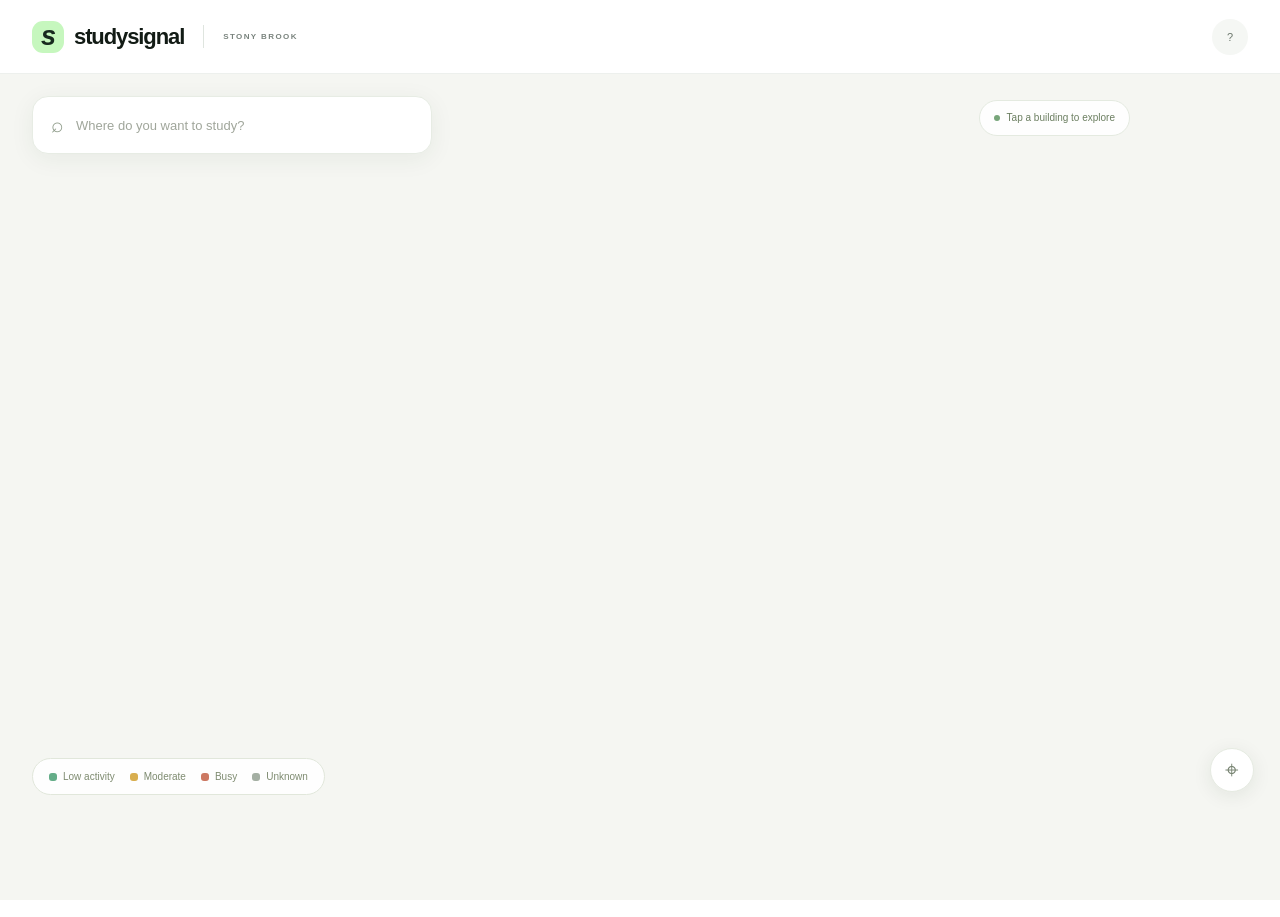
==== commit 08395d14: "Upload current StudySignal campus companion app" ====
--- a/index.html
+++ b/index.html
@@ -1,88 +1 @@
-<!doctype html>
-<html lang="en">
-<head>
-  <meta charset="utf-8" />
-  <meta name="viewport" content="width=device-width, initial-scale=1" />
-  <meta name="theme-color" content="#f7f8f4" />
-  <title>Goodloop — Weekly rewards</title>
-  <link rel="preconnect" href="https://fonts.googleapis.com">
-  <link rel="preconnect" href="https://fonts.gstatic.com" crossorigin>
-  <link href="https://fonts.googleapis.com/css2?family=DM+Sans:wght@400;500;600;700;800&family=Cinzel:wght@500;600;700;800&family=IM+Fell+English+SC&display=swap" rel="stylesheet">
-  <style>
-    :root{--ink:#17251f;--muted:#78837c;--line:#e7ebe5;--paper:#fff;--bg:#f7f8f4;--green:#176b50;--green-dark:#10543f;--mint:#e4f3e9;--lime:#d6f080;--orange:#f1a564;--shadow:0 14px 38px rgba(32,51,41,.055)}
-    *{box-sizing:border-box}body{margin:0;background:var(--bg);color:var(--ink);font-family:'DM Sans',sans-serif;font-size:14px}button{font:inherit;cursor:pointer}.app{max-width:1320px;margin:auto;padding:0 36px 44px}.topbar{height:84px;display:flex;align-items:center;justify-content:space-between;border-bottom:1px solid var(--line)}.brand{display:flex;align-items:center;gap:10px;font:800 21px Manrope,sans-serif;letter-spacing:-1px}.brand-mark{width:30px;height:30px;border-radius:10px;background:var(--green);color:#fff;display:grid;place-items:center;font-size:18px}.brand span:last-child{color:var(--green)}.nav{display:flex;gap:34px;margin-left:90px}.nav a{text-decoration:none;color:#737e77;font-weight:600}.nav a.active{color:var(--green)}.profile{display:flex;align-items:center;gap:11px}.avatar{width:36px;height:36px;border-radius:50%;background:#dbe9d5;display:grid;place-items:center;color:var(--green);font-weight:700}.profile-meta{line-height:1.35}.profile-meta strong{display:block;font-size:13px}.profile-meta small{color:var(--muted)}.signin{border:1px solid var(--line);background:#fff;border-radius:9px;padding:10px 14px;font-weight:700;color:var(--ink)}
-    main{padding-top:35px}.eyebrow{font-size:11px;text-transform:uppercase;letter-spacing:1.45px;color:var(--green);font-weight:700}.heading-row{display:flex;justify-content:space-between;align-items:end;margin-bottom:24px}.heading-row h1{font:700 34px Manrope,sans-serif;letter-spacing:-1.3px;margin:8px 0 4px}.heading-row p{margin:0;color:var(--muted);font-size:14px}.week-pill{border:1px solid var(--line);border-radius:9px;background:#fff;padding:10px 13px;color:#4e5d54;font-weight:600;display:flex;gap:9px;align-items:center}.week-pill .dot{height:7px;width:7px;background:#48a978;border-radius:50%}
-    .hero{background:var(--green);border-radius:17px;color:white;padding:29px 32px;display:grid;grid-template-columns:1fr 1fr;gap:30px;min-height:220px;position:relative;overflow:hidden;box-shadow:var(--shadow)}.hero:after{content:"";position:absolute;width:350px;height:350px;border:1px solid rgba(255,255,255,.12);border-radius:50%;right:18%;top:-210px;box-shadow:0 0 0 38px rgba(255,255,255,.035),0 0 0 76px rgba(255,255,255,.025)}.hero-copy,.hero-stats{position:relative;z-index:1}.hero-copy .eyebrow{color:#b8e2c9}.hero h2{font:700 25px Manrope,sans-serif;letter-spacing:-.7px;margin:9px 0 7px}.hero p{color:#c8dfd2;margin:0;max-width:400px;line-height:1.55}.entry-track{margin-top:24px;max-width:420px}.track-label{display:flex;justify-content:space-between;font-size:12px;color:#d1e4d8;margin-bottom:8px}.track{height:7px;border-radius:8px;background:#ffffff30;overflow:hidden}.track i{display:block;width:68%;height:100%;background:var(--lime);border-radius:8px}.hero-stats{display:flex;align-items:center;justify-content:space-around}.stat{text-align:center}.stat strong{font:800 41px Manrope,sans-serif;letter-spacing:-2px;display:block}.stat span{color:#c9dfd3;font-size:12px}.divider{height:51px;width:1px;background:#ffffff33}
-    .slot-card{margin-top:22px;padding:22px 24px;display:grid;grid-template-columns:1fr auto;align-items:center;gap:16px}.slot-copy h3{font:700 17px Manrope,sans-serif;margin:0 0 5px}.slot-copy p{margin:0;color:var(--muted);font-size:12px}.slot-area{display:flex;align-items:center;gap:15px}.reels{display:flex;gap:7px;background:#f2f6ef;padding:8px;border-radius:11px;border:1px solid #e7eee2}.reel{width:44px;height:46px;border-radius:7px;background:#fff;display:grid;place-items:center;font-size:24px;box-shadow:inset 0 -3px #e8ece6}.reels.spinning .reel{animation:reel .11s linear infinite}@keyframes reel{50%{transform:translateY(-3px);filter:blur(1px)}}.spin-btn{border:0;border-radius:9px;background:var(--green);color:#fff;padding:12px 17px;font-weight:700}.spin-btn:hover{background:var(--green-dark)}.spin-btn:disabled{opacity:.6;cursor:wait}.slot-result{font-size:12px;font-weight:700;color:var(--green);min-width:82px}.slot-result.muted{color:var(--muted);font-weight:500}.slot-log{padding:0 24px 15px;color:var(--muted);font-size:11px}.slot-log strong{color:var(--ink)}
-    .content-grid{display:grid;grid-template-columns:minmax(0,1.56fr) minmax(310px,.84fr);gap:22px;margin-top:23px}.card{border:1px solid var(--line);background:var(--paper);border-radius:14px;box-shadow:var(--shadow)}.card-head{padding:21px 22px 15px;display:flex;align-items:center;justify-content:space-between}.card-title{font:700 16px Manrope,sans-serif;letter-spacing:-.3px}.card-sub{color:var(--muted);font-size:12px;margin-top:4px}.select{border:1px solid var(--line);border-radius:8px;background:#fff;color:#4b5b51;padding:8px 10px;font-size:12px;font-weight:600}.table-wrap{padding:0 22px 12px}.ledger{width:100%;border-collapse:collapse;text-align:left}.ledger th{font-size:10px;color:#929a94;text-transform:uppercase;letter-spacing:.8px;font-weight:700;padding:12px 6px;border-bottom:1px solid var(--line)}.ledger td{padding:14px 6px;border-bottom:1px solid #f0f2ee;font-size:12px}.ledger tbody tr:last-child td{border:0}.activity{display:flex;align-items:center;gap:10px}.activity-icon{width:30px;height:30px;background:#edf6ee;color:var(--green);border-radius:9px;display:grid;place-items:center;font-size:14px}.activity strong{display:block;font-size:12px}.activity small{color:var(--muted);font-size:10px}.points{font-weight:700;color:var(--green)}.empty{padding:25px;text-align:center;color:var(--muted);display:none}.ledger-footer{border-top:1px solid var(--line);padding:13px 22px;display:flex;justify-content:space-between;color:var(--muted);font-size:11px}.add-points{border:0;background:var(--green);color:#fff;border-radius:8px;padding:9px 12px;font-weight:700;font-size:12px}.right-stack{display:grid;gap:18px;align-content:start}.draw-card{padding:20px 21px}.draw-head{display:flex;justify-content:space-between;align-items:start}.draw-head h3,.leader-head h3{font:700 15px Manrope,sans-serif;margin:0}.tag{background:#eef6ed;color:var(--green);padding:5px 8px;border-radius:6px;font-size:10px;font-weight:700}.draw-number{font:800 31px Manrope,sans-serif;letter-spacing:-1px;margin-top:23px}.draw-number small{font:500 12px 'DM Sans';letter-spacing:0;color:var(--muted)}.draw-desc{color:var(--muted);font-size:11px;margin:2px 0 16px}.draw-info{border-top:1px solid var(--line);padding-top:13px;display:grid;grid-template-columns:1fr 1fr;gap:12px}.draw-info label{display:block;font-size:10px;color:var(--muted);margin-bottom:4px}.draw-info strong{font-size:12px}.leader-card{padding:20px 21px}.leader-head{display:flex;justify-content:space-between;align-items:center;margin-bottom:14px}.leader-head a{color:var(--green);font-size:11px;font-weight:700;text-decoration:none}.leader-row{display:flex;align-items:center;gap:10px;padding:9px 0;border-bottom:1px solid #f0f2ee}.leader-row:last-child{border:0;padding-bottom:0}.rank{font-size:11px;color:#9ba49d;width:13px}.person-avatar{height:29px;width:29px;border-radius:50%;display:grid;place-items:center;background:#f5e9da;color:#95653e;font-size:10px;font-weight:700}.person-avatar.green{background:#e2f0e4;color:var(--green)}.person-avatar.blue{background:#e6edf5;color:#537294}.person{flex:1;font-size:11px;font-weight:600}.leader-points{font-size:11px;font-weight:700}.how{margin-top:20px;border:1px dashed #dce5d8;border-radius:12px;background:#f0f5eb;padding:16px 18px;display:flex;align-items:center;gap:13px}.how-icon{font-size:20px}.how strong{font-size:12px}.how p{margin:3px 0 0;color:var(--muted);font-size:11px;line-height:1.5}.toast{position:fixed;bottom:24px;left:50%;transform:translate(-50%,20px);opacity:0;pointer-events:none;background:#17251f;color:#fff;border-radius:9px;padding:12px 17px;font-size:13px;transition:.25s;box-shadow:0 10px 30px #0002;z-index:10}.toast.show{transform:translate(-50%,0);opacity:1}.modal-backdrop{position:fixed;inset:0;background:#14231db0;display:none;place-items:center;padding:20px;z-index:5}.modal-backdrop.open{display:grid}.modal{background:#fff;border-radius:14px;padding:25px;max-width:390px;width:100%;box-shadow:0 25px 60px #0003}.modal h3{font:700 19px Manrope;margin:0 0 8px}.modal p{color:var(--muted);font-size:13px;line-height:1.55}.modal input{width:100%;padding:11px;border:1px solid var(--line);border-radius:8px;font:inherit;margin:8px 0}.modal-actions{display:flex;gap:8px;justify-content:flex-end;margin-top:10px}.secondary{border:1px solid var(--line);background:#fff;padding:9px 13px;border-radius:8px;font-weight:600}
-    @media(max-width:850px){.app{padding:0 20px 30px}.nav{margin:0;gap:18px}.content-grid{grid-template-columns:1fr}.hero{grid-template-columns:1fr}.hero-stats{justify-content:flex-start;gap:28px;padding-top:4px}.divider{height:40px}.hero:after{right:-15%}.week-pill{font-size:11px}.slot-card{grid-template-columns:1fr}.slot-area{justify-content:space-between}}
-    @media(max-width:560px){.app{padding:0 14px 24px}.topbar{height:68px}.nav{display:none}.profile-meta{display:none}.heading-row{align-items:start;gap:10px;flex-direction:column}.heading-row h1{font-size:29px}.hero{padding:23px 20px;gap:22px}.hero-stats{gap:17px}.stat strong{font-size:34px}.content-grid{gap:15px}.table-wrap{padding:0 14px 10px;overflow:auto}.ledger{min-width:480px}.card-head{padding:18px 15px 13px}.draw-card,.leader-card{padding:18px}.how{align-items:flex-start}.slot-card{padding:18px 15px}.slot-area{gap:9px;flex-wrap:wrap}.slot-result{min-width:0;width:100%}}
-    /* Arcade styling inspired by the supplied slot-machine reference */
-    :root{--ink:#fff6df;--muted:#c4b7d8;--line:#573784;--paper:#1d1235;--bg:#100b22;--green:#ffcf28;--green-dark:#ff9c1a;--mint:#32174f;--lime:#ffed68;--orange:#ff8d22;--shadow:0 12px 35px #07030d88}
-    body{background:radial-gradient(ellipse at 50% -15%,#682193 0,#281344 36%,#100b22 74%);color:var(--ink);font-family:'DM Sans',sans-serif}
-    .topbar{border-bottom:1px solid #6c3e94}.brand{font-family:'Lilita One',sans-serif;letter-spacing:.3px;font-size:24px;text-shadow:0 2px #6b2fa1}.brand-mark{background:linear-gradient(145deg,#ffed4b,#ff8a16);color:#45135a;border:2px solid #fff3a4;box-shadow:0 0 14px #ffb22d88}.brand span:last-child{color:#ffdb45}.nav a{color:#d5c6e7}.nav a.active,.nav a:hover{color:#ffda42}.avatar{background:#a43ac5;color:#fff;border:2px solid #f1a3ff}.profile-meta small{color:#d1c1df}.signin{background:linear-gradient(180deg,#ffdf4a,#ff9b18);color:#471350;border:2px solid #fff0a8;box-shadow:0 4px 0 #a74c0b;font-weight:800}
-    .eyebrow{color:#ffdc43;letter-spacing:1.7px}.heading-row h1{font-family:'Lilita One',sans-serif;font-weight:400;letter-spacing:.1px;text-shadow:0 3px 0 #4b216d}.heading-row p{color:#d2c5df}.week-pill{background:#291644;color:#f9eaff;border-color:#74459c;box-shadow:inset 0 0 0 1px #a75ad244}.week-pill .dot{background:#73ffad;box-shadow:0 0 9px #73ffad}
-    .hero{background:linear-gradient(112deg,#52178a,#861ba4 48%,#4e1b85);border:2px solid #db63ff;box-shadow:0 0 0 3px #38135e,0 0 24px #d642ff69,inset 0 0 32px #ff57d01f}.hero:after{border-color:#ffb1ff55;box-shadow:0 0 0 38px #ff9dff12,0 0 0 76px #ff9dff0c}.hero-copy .eyebrow{color:#ffe74a}.hero h2{font-family:'Lilita One',sans-serif;font-weight:400;letter-spacing:.2px;text-shadow:0 2px 0 #411360}.hero p{color:#f0dafa}.track{background:#210e3da8;border:1px solid #b94be1}.track i{background:linear-gradient(90deg,#ff9c20,#fff14c);box-shadow:0 0 12px #ffcb36}.track-label{color:#f5e1ff}.stat strong{font-family:'Lilita One',sans-serif;color:#ffe13e;text-shadow:0 3px 0 #a24408,0 0 14px #ffbd30}.stat span{color:#ead8f4}.divider{background:#ffffff48}
-    .card{background:linear-gradient(145deg,#24143f,#1a102f);border:1px solid #643d8e;box-shadow:0 8px 25px #0905137a,inset 0 1px #ffffff0d}.slot-card{border:2px solid #d449fa;box-shadow:0 0 0 3px #321351,0 0 22px #dc49ff4f,inset 0 0 20px #ac35d21a}.slot-copy h3,.card-title,.draw-head h3,.leader-head h3{font-family:'Lilita One',sans-serif;font-weight:400;letter-spacing:.2px;color:#fff2ff}.slot-copy p,.card-sub{color:#c8b6d9}.reels{background:linear-gradient(180deg,#100a20,#28123d);border:2px solid #a848dc;box-shadow:inset 0 0 13px #090411}.reel{background:linear-gradient(180deg,#392356,#160e28);color:#fff;border:1px solid #724499;box-shadow:inset 0 -3px #10091c,0 0 7px #bd5bff55;text-shadow:0 1px 7px #fff}.spin-btn,.add-points{background:linear-gradient(180deg,#ffe34d,#ff991a);color:#48164e;border:2px solid #fff0a6;box-shadow:0 4px 0 #a64c0b,0 0 14px #ffb12855;font-weight:800}.spin-btn:hover,.add-points:hover{background:linear-gradient(180deg,#fff16c,#ffae28)}.spin-btn:disabled{background:#84667d;color:#eee;box-shadow:none;border-color:#bdaac5}.slot-result{color:#ffe14a;text-shadow:0 0 8px #ffb63255}.slot-result.muted,.slot-log{color:#c1b0d3}.slot-log strong{color:#ffdc45}
-    .ledger th{color:#d3b9e6;border-color:#694792}.ledger td{border-color:#38254f;color:#f4e9ff}.activity-icon{background:#492066;color:#ffdf45;border:1px solid #8350aa}.activity small{color:#bba7ce}.points{color:#ffe14a}.ledger-footer{border-color:#533773;color:#bba7ce}.select{background:#211337;color:#f4eaff;border-color:#67438b}.draw-head h3,.leader-head h3{color:#fff1ff}.tag{background:#4d2470;color:#ffdf49;border:1px solid #9360b6}.draw-number{font-family:'Lilita One',sans-serif;color:#ffda3f;text-shadow:0 2px 0 #8d3e0e}.draw-number small{color:#c3b0d6}.draw-desc,.draw-info label{color:#c6b4d6}.draw-info{border-color:#543773}.leader-head a{color:#ffe047}.leader-row{border-color:#392550}.rank{color:#c2afd4}.person-avatar,.person-avatar.green,.person-avatar.blue{background:#51306c;color:#ffe45b;border:1px solid #9262ad}.person{color:#f5eaff}.leader-points{color:#ffe24b}.how{background:linear-gradient(100deg,#27163e,#32164a);border-color:#8853a6}.how strong{color:#ffe454}.how p{color:#d3c4df}.toast{background:#2d1548;border:1px solid #a84dd1;color:#fff4d1;box-shadow:0 0 18px #d748ed55}.modal-backdrop{background:#0c0616d9}.modal{background:#211336;border:1px solid #8850a9;color:#fff4df;box-shadow:0 0 30px #c949ed44}.modal p{color:#cbb9dc}.modal input{background:#130c20;border-color:#654189;color:#fff}.modal input::placeholder{color:#a994bb}.secondary{background:#301849;color:#fff1ff;border-color:#775092}
-    .daily-bonuses{margin-top:16px;padding:17px 21px;display:grid;grid-template-columns:1fr 1fr;gap:16px;background:linear-gradient(120deg,#24143f,#1b112f);border:1px solid #66418b;box-shadow:0 8px 25px #0905137a,inset 0 1px #ffffff0d}.daily-bonus{display:flex;align-items:center;gap:12px;min-width:0}.bonus-icon{height:38px;width:38px;display:grid;place-items:center;border-radius:11px;background:linear-gradient(145deg,#ffe453,#ff9d20);color:#4a1455;font-size:19px;flex:none;box-shadow:0 0 12px #ffaf2f66}.bonus-copy{min-width:0;flex:1}.bonus-copy strong{display:block;font-size:12px;color:#fff0ff}.bonus-copy small{display:block;color:#c9b7db;font-size:11px;margin-top:3px}.bonus-status{font-size:10px;font-weight:700;color:#ffe14a;background:#43305a;border:1px solid #846398;border-radius:20px;padding:5px 8px;white-space:nowrap}.bonus-status.pending{color:#ead3ff;background:#37284c;border-color:#684984}.daily-note{grid-column:1/-1;border-top:1px solid #573a76;padding-top:11px;color:#c2b0d4;font-size:10px}
-    @media(max-width:850px){.daily-bonuses{grid-template-columns:1fr}}
-    @media(max-width:560px){.daily-bonuses{padding:15px;gap:13px}}
-    /* Clockwork steampunk finish inspired by the supplied poster */
-    :root{--ink:#f1e2c4;--muted:#b8b09a;--line:#71553a;--paper:#263236;--bg:#152124;--green:#bd873d;--green-dark:#e2a64c;--mint:#32484a;--lime:#54d3de;--orange:#d56731;--shadow:0 16px 38px #070d0fbd}
-    body{background:radial-gradient(ellipse at 50% -18%,#52696a 0,#283a3d 37%,#151f22 76%);color:var(--ink);font-family:'DM Sans',sans-serif}
-    body:before{content:"";position:fixed;inset:0;pointer-events:none;opacity:.11;background-image:radial-gradient(circle at 18px 18px,transparent 0 10px,#d09b50 10.5px 11.5px,transparent 12px),radial-gradient(circle at 54px 54px,transparent 0 18px,#d09b50 18.5px 19.5px,transparent 20px);background-size:72px 72px;mask-image:linear-gradient(180deg,#000 0,transparent 70%)}
-    .topbar{border-bottom:1px solid #987149}.brand{font:700 22px 'Cinzel',serif;letter-spacing:1px;color:#f0dbb1;text-shadow:0 2px #121719}.brand-mark{background:radial-gradient(circle,#edc36c 0,#a6672c 54%,#4a3425 58%,#182326 68%);color:#f7dfa8;border:2px solid #e2bb6b;box-shadow:0 0 0 3px #513c28,0 0 18px #d08c3f55}.brand span:last-child{color:#eab35c}.nav a{color:#c6bea8}.nav a.active,.nav a:hover{color:#f0c16b}.avatar{background:linear-gradient(145deg,#39717a,#18373e);color:#d1edf0;border:2px solid #c3924b}.profile-meta small{color:#beb79f}.signin{background:linear-gradient(180deg,#e5be6f,#a76a32);color:#2e2117;border:2px solid #f2d99c;box-shadow:0 3px 0 #593b24,inset 0 1px #fff3c0;font-weight:800}
-    .eyebrow{color:#e4b867;letter-spacing:1.8px}.heading-row h1{font:700 32px 'Cinzel',serif;letter-spacing:.2px;color:#f2e0bd;text-shadow:0 2px #101718}.heading-row p{color:#c7c0aa}.week-pill{background:linear-gradient(145deg,#33474a,#202d30);color:#efe1c4;border-color:#8b6941;box-shadow:inset 0 1px #dcb87833,0 4px 12px #070d0f60}.week-pill .dot{background:#66d6de;box-shadow:0 0 10px #45d6e7}
-    .hero{background:linear-gradient(118deg,#563924,#9b592d 47%,#354c4f 100%);border:3px double #d6aa59;box-shadow:0 0 0 3px #31291f,0 0 24px #b5793a55,inset 0 0 35px #10191d88}.hero:after{border-color:#eed09a58;box-shadow:0 0 0 38px #ead4a312,0 0 0 76px #ead4a30a}.hero-copy .eyebrow{color:#f2d386}.hero h2{font:700 24px 'Cinzel',serif;letter-spacing:.2px;color:#fff0d1;text-shadow:0 2px #30201a}.hero p{color:#f0dfc1}.track{background:#172528c9;border:1px solid #c59750}.track i{background:linear-gradient(90deg,#4cc8d5,#ead178,#d77837);box-shadow:0 0 12px #d9b35b}.track-label{color:#f2e0bf}.stat strong{font:700 38px 'Cinzel',serif;color:#f0c46b;text-shadow:0 2px #593a20,0 0 13px #e29c4180}.stat span{color:#eadbbd}.divider{background:#f2dfbd55}
-    .card{background:linear-gradient(145deg,#29383a,#1d292c);border:1px solid #8b6943;box-shadow:0 9px 25px #080f11a8,inset 0 1px #f5d49b16}.slot-card{border:3px double #d6aa59;background:linear-gradient(130deg,#394345,#211f20 51%,#473325);box-shadow:0 0 0 3px #28231e,0 0 23px #c5853a40,inset 0 0 24px #090e1080}.slot-copy h3,.card-title,.draw-head h3,.leader-head h3{font:700 16px 'Cinzel',serif;letter-spacing:.5px;color:#f3e3c2}.slot-copy p,.card-sub{color:#c3bba5}.reels{background:linear-gradient(180deg,#171e20,#3e3124);border:2px solid #d3a24d;box-shadow:inset 0 0 14px #090c0d,0 0 0 2px #523c25}.reel{background:linear-gradient(180deg,#40575a,#19272a);color:#f7d779;border:1px solid #c38b3f;box-shadow:inset 0 -3px #101619,0 0 8px #4fc7d355;text-shadow:0 1px 8px #a9f2f4}.spin-btn,.add-points{background:linear-gradient(180deg,#f0cc79,#bd7938 55%,#8b4f2a);color:#2b1e16;border:2px solid #f0d28d;box-shadow:0 4px 0 #51351f,0 0 13px #d09a4855,inset 0 1px #fff0bb;font-weight:800}.spin-btn:hover,.add-points:hover{background:linear-gradient(180deg,#ffe29a,#d18b43 55%,#a85c2c)}.spin-btn:disabled{background:#62574a;color:#e3d5b9;box-shadow:none;border-color:#8b7858}.slot-result{color:#edc66e;text-shadow:0 0 9px #d9943f66}.slot-result.muted,.slot-log{color:#c1b8a2}.slot-log strong{color:#efd07f}
-    .ledger th{color:#d0b27a;border-color:#705438}.ledger td{border-color:#3b4948;color:#eee1c5}.activity-icon{background:linear-gradient(145deg,#395357,#273538);color:#e5b863;border:1px solid #9d7442;box-shadow:inset 0 1px #d7c19322}.activity small{color:#bcb39c}.points{color:#e8c16f}.ledger-footer{border-color:#705438;color:#beb49b}.select{background:#202d30;color:#eee2c7;border-color:#80603d}.tag{background:#344a4d;color:#68d4de;border:1px solid #9d7543}.draw-number{font:700 29px 'Cinzel',serif;color:#e8c16f;text-shadow:0 2px #513a25}.draw-number small{color:#bdb39a}.draw-desc,.draw-info label{color:#c3bba6}.draw-info{border-color:#705438}.leader-head a{color:#e9c16d}.leader-row{border-color:#3a4848}.rank{color:#bfb497}.person-avatar,.person-avatar.green,.person-avatar.blue{background:linear-gradient(145deg,#34555a,#25373a);color:#efcb7a;border:1px solid #9e7648}.person{color:#f0e2c7}.leader-points{color:#e9c26e}.how{background:linear-gradient(100deg,#293a3d,#372b23);border-color:#b27f3e}.how strong{color:#edca7d}.how p{color:#cfc3aa}.toast{background:#243437;border:1px solid #c29755;color:#f5e4bf;box-shadow:0 0 18px #48c6d044}.modal-backdrop{background:#081013e8}.modal{background:linear-gradient(145deg,#29393b,#201f20);border:2px solid #c5944d;color:#f1e1c2;box-shadow:0 0 30px #45c8d344}.modal p{color:#c5bba2}.modal input{background:#141e20;border-color:#81603d;color:#fff0d2}.modal input::placeholder{color:#988c73}.secondary{background:#334244;color:#f3e3c5;border-color:#987343}
-    .daily-bonuses{background:linear-gradient(120deg,#293a3d,#252322);border-color:#937046;box-shadow:0 8px 25px #080f11a8,inset 0 1px #f5d49b16}.bonus-icon{background:radial-gradient(circle at 35% 30%,#f0d48e,#b46f36 58%,#31464a 61%);color:#fff1bf;box-shadow:0 0 12px #d5a75255}.bonus-copy strong{color:#f2e4c8}.bonus-copy small{color:#c6baa0}.bonus-status{background:#35494b;color:#70d5dc;border:1px solid #8f6e45}.bonus-status.pending{background:#342b27;color:#e9c36f;border-color:#76543c}.daily-note{border-color:#6c5438;color:#c6b99e}
-  </style>
-</head>
-<body>
-  <div class="app">
-    <header class="topbar">
-      <div class="brand"><span class="brand-mark">↗</span><span>good<span>loop</span></span></div>
-      <nav class="nav"><a class="active" href="#overview">Overview</a><a href="#ledger">Point history</a><a href="#rules">How it works</a></nav>
-      <div class="profile" id="profile"><button class="signin" id="signIn">Sign in with Google&nbsp; ↗</button></div>
-    </header>
-    <main id="overview">
-      <div class="heading-row"><div><div class="eyebrow">Your weekly rewards</div><h1>Small actions, good things.</h1><p>Show up, earn points, and get a chance to win every week.</p></div><div class="week-pill"><i class="dot"></i><span id="weekLabel">This week</span> · <span id="weekDates"></span></div></div>
-      <section class="hero"><div class="hero-copy"><div class="eyebrow">Your progress</div><h2>Spin to join this week's draw.</h2><p>Spin the slot machine to see how many raffle entries you win. Keep your momentum going and your name could be next.</p><div class="entry-track"><div class="track-label"><span>Points earned this week</span><span id="goalLabel">7 / 10 pts</span></div><div class="track"><i id="progressBar"></i></div></div></div><div class="hero-stats"><div class="stat"><strong id="pointsTotal">7</strong><span>points this week</span></div><div class="divider"></div><div class="stat"><strong id="entriesTotal">7</strong><span>raffle entries</span></div><div class="divider"></div><div class="stat"><strong>03</strong><span>days left</span></div></div></section>
-      <section class="card slot-card" aria-label="Raffle entry slot machine"><div class="slot-copy"><h3>Spin for your raffle entries</h3><p>One spin awards a random number of entries: 1, 2, 5, or 10.</p></div><div class="slot-area"><div class="reels" id="reels" aria-live="polite"><span class="reel">🍀</span><span class="reel">🎟️</span><span class="reel">⭐</span></div><button class="spin-btn" id="spinButton">Spin to enter</button><span class="slot-result muted" id="spinResult">Ready when you are</span></div><div class="slot-log" id="spinLog" style="grid-column:1/-1">This week: <strong>0 spins</strong></div></section>
-      <div class="content-grid"><section class="card" id="ledger"><div class="card-head"><div><div class="card-title">Points ledger</div><div class="card-sub">A record of how you've earned points</div></div><button class="add-points" id="addPoints">＋ Add points</button></div><div class="table-wrap"><table class="ledger"><thead><tr><th>Activity</th><th>Date</th><th>Points</th></tr></thead><tbody id="ledgerBody"></tbody></table><div class="empty" id="empty">No point activity yet. Add your first points to get started.</div></div><div class="ledger-footer"><span>Showing this week's activity</span><span id="ledgerCount">3 activities</span></div></section>
-        <aside class="right-stack"><section class="card draw-card"><div class="draw-head"><h3>Next weekly draw</h3><span class="tag">LIVE</span></div><div class="draw-number">Sunday, 8:00 <small>PM ET</small></div><p class="draw-desc">Winner picked automatically from this week's entries.</p><div class="draw-info"><div><label>Prize this week</label><strong>$50 gift card</strong></div><div><label>Eligible members</label><strong>24 people</strong></div></div></section>
-          <section class="card leader-card"><div class="leader-head"><h3>Leading this week</h3><a href="#ledger">View all →</a></div><div class="leader-row"><span class="rank">01</span><span class="person-avatar green">JD</span><span class="person">Jordan Davis</span><span class="leader-points">18 pts</span></div><div class="leader-row"><span class="rank">02</span><span class="person-avatar blue">AM</span><span class="person">Alex Morgan</span><span class="leader-points">15 pts</span></div><div class="leader-row"><span class="rank">03</span><span class="person-avatar">SK</span><span class="person">Sam Kim</span><span class="leader-points">12 pts</span></div></section></aside></div>
-      <section class="how" id="rules"><span class="how-icon">✳</span><div><strong>How the weekly raffle works</strong><p>Earn points for activities your team values, then spin to win 1, 2, 5, or 10 entries for Sunday's draw. Entries reset each week; your point activity history stays saved.</p></div></section>
-      <section class="card daily-bonuses" aria-label="Daily raffle bonuses"><div class="daily-bonus"><span class="bonus-icon">☀</span><div class="bonus-copy"><strong>Daily login bonus</strong><small>One raffle entry each day you visit</small></div><span class="bonus-status" id="loginBonusStatus">Claimed today · +1</span></div><div class="daily-bonus"><span class="bonus-icon">✦</span><div class="bonus-copy"><strong>Chat participation</strong><small>One entry after chatting at least once today</small></div><span class="bonus-status pending" id="chatBonusStatus">Waiting for chat</span></div><div class="daily-note">One of each bonus per day. Chat prototype signal: <code>window.dispatchEvent(new CustomEvent('goodloop:chat-participation'))</code></div></section>
-    </main>
-  </div>
-  <div class="toast" id="toast"></div>
-  <div class="modal-backdrop" id="modalBackdrop"><div class="modal"><h3>Add points</h3><p>Record a point earning for this week. Your history is saved in this browser.</p><input id="activityInput" maxlength="60" placeholder="What did you do? (e.g. Helped a teammate)" /><input id="pointsInput" type="number" min="1" max="100" value="1" aria-label="Points to add"/><div class="modal-actions"><button class="secondary" id="cancelModal">Cancel</button><button class="add-points" id="savePoints">Save points</button></div></div></div>
-  <script>
-    const demoRows=[{activity:'Team check-in',date:'Today',points:3},{activity:'Helped a teammate',date:'Yesterday',points:2},{activity:'Completed weekly goal',date:'Oct 20',points:2}];
-    const storageKey='goodloop-ledger-v1', spinStorageKey='goodloop-spins-v1', dailyStorageKey='goodloop-daily-bonuses-v1';let rows=JSON.parse(localStorage.getItem(storageKey)||'null')||demoRows;let spins=JSON.parse(localStorage.getItem(spinStorageKey)||'[]');let dailyBonuses=JSON.parse(localStorage.getItem(dailyStorageKey)||'[]');const userId='local-demo-user';
-    const $=id=>document.getElementById(id);const toast=(message)=>{const t=$('toast');t.textContent=message;t.classList.add('show');setTimeout(()=>t.classList.remove('show'),2600)};
-    function weekStart(d){const x=new Date(d);x.setHours(0,0,0,0);x.setDate(x.getDate()-((x.getDay()+6)%7));return x}
-    const localDayKey=(d=new Date())=>`${d.getFullYear()}-${String(d.getMonth()+1).padStart(2,'0')}-${String(d.getDate()).padStart(2,'0')}`;
-    const weekKey=localDayKey(weekStart(new Date())),todayKey=localDayKey();
-    rows=rows.map(r=>r.weekKey?r:{...r,weekKey});
-    function updateWeek(){const now=new Date(),start=weekStart(now),end=new Date(start);end.setDate(end.getDate()+6);const opts={month:'short',day:'numeric'};$('weekDates').textContent=start.toLocaleDateString('en-US',opts)+' – '+end.toLocaleDateString('en-US',opts);const daysLeft=7-((now.getDay()+6)%7);if($('daysLeft'))$('daysLeft').textContent=daysLeft;}
-    function render(){const current=rows.filter(r=>r.weekKey===weekKey),weekSpins=spins.filter(s=>s.weekKey===weekKey);const total=current.reduce((a,r)=>a+Number(r.points),0),entries=weekSpins.reduce((a,s)=>a+s.entries,0);$('pointsTotal').textContent=total;$('entriesTotal').textContent=entries;$('goalLabel').textContent=`${Math.min(total,10)} / 10 pts`;$('progressBar').style.width=Math.min(total/10*100,100)+'%';$('ledgerBody').innerHTML=current.map(r=>`<tr><td><div class="activity"><span class="activity-icon">✳</span><span><strong>${escapeHTML(r.activity)}</strong><small>Points earned</small></span></div></td><td>${escapeHTML(r.date)}</td><td class="points">+${Number(r.points)} pts</td></tr>`).join('');$('empty').style.display=current.length?'none':'block';$('ledgerCount').textContent=`${current.length} activit${current.length===1?'y':'ies'}`;$('spinLog').innerHTML=`This week: <strong>${entries} entr${entries===1?'y':'ies'}</strong> from <strong>${weekSpins.length} spin${weekSpins.length===1?'':'s'}</strong>`;localStorage.setItem(storageKey,JSON.stringify(rows));localStorage.setItem(spinStorageKey,JSON.stringify(spins));}
-    function escapeHTML(s){return String(s).replace(/[&<>"']/g,c=>({'&':'&amp;','<':'&lt;','>':'&gt;','"':'&quot;',"'":'&#39;'}[c]))}
-    function awardDailyBonus(type){if(dailyBonuses.some(b=>b.day===todayKey&&b.type===type&&b.userId===userId))return false;dailyBonuses.push({day:todayKey,weekKey,type,entries:1,userId,at:new Date().toISOString()});return true}
-    const baseRender=render;render=function(){baseRender();const weekBonuses=dailyBonuses.filter(b=>b.weekKey===weekKey&&b.userId===userId),weekSpins=spins.filter(s=>s.weekKey===weekKey),earned=weekBonuses.reduce((sum,b)=>sum+b.entries,0)+weekSpins.reduce((sum,s)=>sum+s.entries,0);$('entriesTotal').textContent=earned;$('spinLog').innerHTML=`This week: <strong>${earned} entr${earned===1?'y':'ies'}</strong> from <strong>${weekSpins.length} spin${weekSpins.length===1?'':'s'}</strong> and <strong>${weekBonuses.length} daily bonus${weekBonuses.length===1?'':'es'}</strong>`;const loginClaimed=dailyBonuses.some(b=>b.day===todayKey&&b.type==='login'&&b.userId===userId),chatClaimed=dailyBonuses.some(b=>b.day===todayKey&&b.type==='chat'&&b.userId===userId);$('loginBonusStatus').textContent=loginClaimed?'Claimed today · +1':'Not claimed';$('chatBonusStatus').textContent=chatClaimed?'Earned today · +1':'Waiting for chat';$('chatBonusStatus').classList.toggle('pending',!chatClaimed);localStorage.setItem(dailyStorageKey,JSON.stringify(dailyBonuses));};
-    awardDailyBonus('login');
-    function handleChatParticipation(detail={}){if(detail.userId&&detail.userId!==userId)return;if(awardDailyBonus('chat')){render();toast('Daily chat bonus earned: +1 raffle entry!')}}
-    window.addEventListener('goodloop:chat-participation',e=>handleChatParticipation(e.detail||{}));
-    try{const chatChannel=new BroadcastChannel('goodloop-raffle');chatChannel.addEventListener('message',e=>{if(e.data?.type==='chat-participation')handleChatParticipation(e.data)})}catch(e){}
-    window.addEventListener('message',e=>{if(e.data?.source==='goodloop-chatbot'&&e.data?.type==='chat-participation')handleChatParticipation(e.data)});
-    updateWeek();render();setInterval(()=>{if(localDayKey()!==todayKey)location.reload()},60000);
-    $('addPoints').onclick=()=>$('modalBackdrop').classList.add('open');$('cancelModal').onclick=()=>$('modalBackdrop').classList.remove('open');$('modalBackdrop').onclick=e=>{if(e.target===$('modalBackdrop'))$('modalBackdrop').classList.remove('open')};
-    $('savePoints').onclick=()=>{const activity=$('activityInput').value.trim(),points=Number($('pointsInput').value);if(!activity||!Number.isInteger(points)||points<1){toast('Add an activity and a point amount of at least 1.');return}rows.unshift({activity,date:'Today',points,weekKey});render();$('activityInput').value='';$('pointsInput').value=1;$('modalBackdrop').classList.remove('open');toast('Points added to your weekly ledger.');};
-    $('spinButton').onclick=()=>{const button=$('spinButton'),reels=$('reels'),icons=['🍀','🎟️','⭐','💎','🌟'];button.disabled=true;button.textContent='Spinning…';reels.classList.add('spinning');$('spinResult').classList.add('muted');$('spinResult').textContent='Good luck!';const awards=[1,2,5,10],award=awards[Math.floor(Math.random()*awards.length)];let ticks=0;const timer=setInterval(()=>{document.querySelectorAll('.reel').forEach(el=>el.textContent=icons[Math.floor(Math.random()*icons.length)]);if(++ticks>=12){clearInterval(timer);reels.classList.remove('spinning');const symbol=award===10?'💎':award===5?'🌟':award===2?'⭐':'🍀';document.querySelectorAll('.reel').forEach(el=>el.textContent=symbol);spins.unshift({entries:award,weekKey,at:new Date().toISOString()});render();$('spinResult').classList.remove('muted');$('spinResult').textContent=`You won ${award} entr${award===1?'y':'ies'}!`;button.disabled=false;button.textContent='Spin again';toast(`${award} raffle entr${award===1?'y':'ies'} added!`);}},90)};
-    $('signIn').onclick=()=>toast('Connect Firebase Authentication to enable Google sign-in.');
-  </script>
-</body>
-</html>
+<!doctype html><html lang="en"><meta charset="utf-8"><meta name="viewport" content="width=device-width,initial-scale=1"><meta http-equiv="refresh" content="0;url=public/index.html"><title>StudySignal</title><a href="public/index.html">Open StudySignal</a></html>
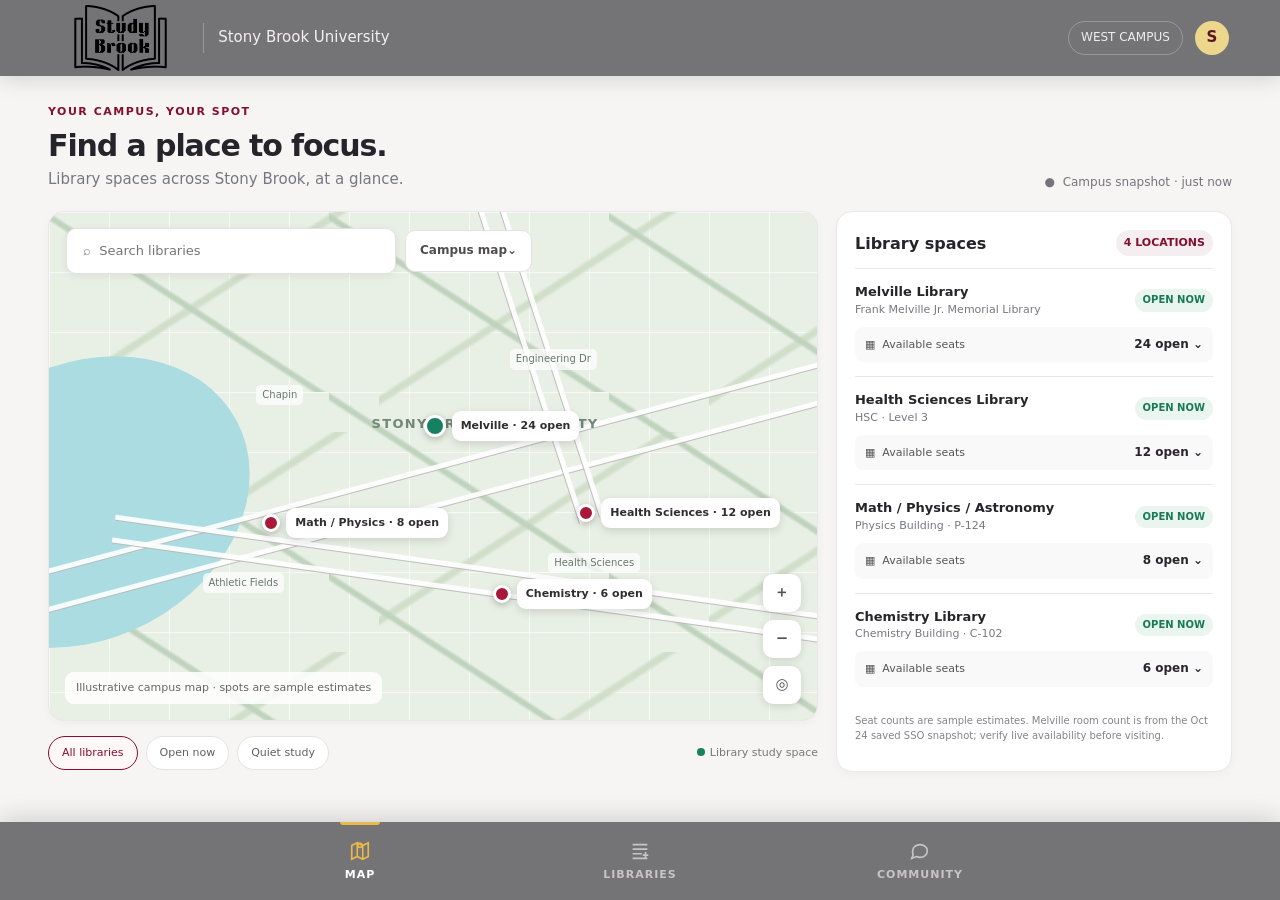
==== commit 4cdddabc: "Add files via upload" ====
--- a/index.html
+++ b/index.html
@@ -1 +1,48 @@
-<!doctype html><html lang="en"><meta charset="utf-8"><meta name="viewport" content="width=device-width,initial-scale=1"><meta http-equiv="refresh" content="0;url=public/index.html"><title>StudySignal</title><a href="public/index.html">Open StudySignal</a></html>+<!doctype html>
+<html lang="en">
+<head>
+<meta charset="utf-8"><meta name="viewport" content="width=device-width,initial-scale=1"><meta name="theme-color" content="#7b1729">
+<title>Seawolf Study Spot</title>
+<style>
+:root{--red:#850f2d;--red2:#a9183b;--ink:#25242a;--muted:#777782;--line:#e9e7e7;--paper:#fff;--bg:#f6f5f4;--green:#187a57;--gold:#e9b949}*{box-sizing:border-box}body{margin:0;background:var(--bg);color:var(--ink);font:15px/1.45 Inter,ui-sans-serif,system-ui,-apple-system,"Segoe UI",sans-serif}button,input,select,textarea{font:inherit}button{cursor:pointer}.app{min-height:100vh;display:flex;flex-direction:column}.topbar{height:76px;background:#262529;color:white;display:flex;align-items:center;padding:0 clamp(18px,4vw,56px);gap:14px;box-shadow:0 4px 20px #0002}.mark{font-size:26px;font-weight:900;letter-spacing:-1.5px}.mark span{color:#e5b649}.brandline{height:30px;width:1px;background:#ffffff45}.campus{font-size:15px;color:#f2eff0}.topright{margin-left:auto;display:flex;align-items:center;gap:12px}.pill{border:1px solid #ffffff42;border-radius:99px;padding:7px 12px;font-size:12px;color:#eee}.avatar{width:34px;height:34px;background:#edd78d;color:#5c1424;border-radius:50%;display:grid;place-items:center;font-weight:800}.main{width:min(1240px,100%);padding:28px 28px 108px;margin:0 auto;flex:1}.heading{display:flex;align-items:flex-end;justify-content:space-between;margin-bottom:20px}.eyebrow{font-size:11px;font-weight:800;letter-spacing:1.5px;color:var(--red);text-transform:uppercase}.heading h1{font-size:30px;letter-spacing:-1.1px;margin:4px 0 2px}.sub{color:var(--muted);margin:0}.updated{font-size:12px;color:#75737b}.tabbar{position:fixed;z-index:5;bottom:0;left:0;right:0;height:78px;background:#29282d;color:#c7c4c7;display:flex;justify-content:center;box-shadow:0 -6px 22px #0002}.tabs{display:flex;width:min(840px,100%)}.tab{position:relative;flex:1;background:none;border:0;color:inherit;font-size:11px;font-weight:800;letter-spacing:1px;display:flex;gap:5px;align-items:center;justify-content:center;flex-direction:column}.tab svg{width:22px;height:22px;stroke:currentColor;fill:none;stroke-width:1.8}.tab.active{color:white}.tab.active:before{content:"";position:absolute;top:0;width:40px;height:3px;border-radius:0 0 4px 4px;background:#e9b949}.tab.active svg{color:#e9b949}.panel{display:none}.panel.active{display:block}.mapgrid{display:grid;grid-template-columns:minmax(0,1.75fr) minmax(285px,.9fr);gap:18px}.card{background:white;border:1px solid var(--line);border-radius:16px;box-shadow:0 3px 10px #24212a08}.mapcard{position:relative;overflow:hidden;min-height:510px;background:#dbe9e8}.maphead{position:absolute;z-index:2;left:17px;right:17px;top:16px;display:flex;align-items:center;gap:9px}.search{background:white;border:1px solid #e5e1e1;border-radius:10px;padding:11px 14px;box-shadow:0 2px 8px #2221;flex:1;max-width:330px}.search input{border:0;outline:0;width:100%;font-size:13px}.maptype{background:white;border:1px solid #e5e1e1;border-radius:10px;padding:11px 14px;color:#504d52;font-weight:650;font-size:12px}.mapart{position:absolute;inset:0;background-color:#e8f0e5;background-image:linear-gradient(33deg,transparent 47%,#c0d3be 48%,#c0d3be 49%,transparent 50%),linear-gradient(147deg,transparent 42%,#d1deca 43%,#d1deca 44%,transparent 45%),linear-gradient(90deg,#fff9 1px,transparent 1px),linear-gradient(#fff9 1px,transparent 1px);background-size:280px 180px,330px 220px,60px 60px,60px 60px}.lake{position:absolute;background:#aadce2;border-radius:50%;width:45%;height:54%;top:30%;left:-18%;transform:rotate(-28deg)}.road{position:absolute;border:5px solid #fff;border-left:0;border-right:0;opacity:.9;filter:drop-shadow(0 1px 0 #b9b8b5)}.road.one{width:130%;height:42px;top:48%;left:-10%;transform:rotate(-15deg)}.road.two{width:100%;height:28px;top:70%;left:8%;transform:rotate(8deg)}.road.three{width:50%;height:26px;top:22%;left:38%;transform:rotate(72deg)}.campusname{position:absolute;left:42%;top:40%;font-size:13px;font-weight:800;letter-spacing:1.3px;color:#718777}.maplabel{position:absolute;font-size:10px;color:#6a7770;background:#ffffffb5;padding:3px 6px;border-radius:5px}.pin{position:absolute;border:0;background:none;display:flex;align-items:center;gap:6px;color:#312d32}.pin b{font-size:11px;background:white;padding:7px 9px;border-radius:9px;box-shadow:0 3px 10px #0002;white-space:nowrap}.pin i{display:block;background:var(--red2);border:3px solid white;border-radius:50%;width:18px;height:18px;box-shadow:0 2px 7px #0004}.pin.selected i{background:#168160;width:22px;height:22px}.pin.p1{left:48%;top:39%}.pin.p2{left:68%;top:56%}.pin.p3{left:27%;top:58%}.pin.p4{left:57%;top:72%}.mapcontrols{position:absolute;right:16px;bottom:16px;display:flex;flex-direction:column;gap:8px}.mapcontrols button{border:0;background:white;border-radius:10px;width:38px;height:38px;color:#555;box-shadow:0 2px 8px #0002;font-weight:700}.mapnote{position:absolute;left:16px;bottom:16px;background:#ffffffdb;padding:8px 11px;border-radius:9px;font-size:11px;color:#69656a}.side{padding:18px}.sidehead{display:flex;justify-content:space-between;align-items:center;margin-bottom:12px}.sidehead h2{font-size:16px;margin:0}.count{font-size:11px;background:#f5eef0;color:var(--red);padding:5px 8px;border-radius:20px;font-weight:700}.librow{padding:14px 0;border-top:1px solid var(--line);display:grid;grid-template-columns:1fr auto;gap:3px 8px;align-items:center}.libname{font-weight:750;font-size:13px}.location{font-size:11px;color:var(--muted)}.openbadge{font-size:10px;color:var(--green);font-weight:800;background:#eaf5ef;border-radius:20px;padding:4px 8px}.seatbutton{grid-column:1/-1;display:flex;align-items:center;justify-content:space-between;border:0;background:#faf9f9;border-radius:8px;padding:9px 10px;margin-top:6px;color:#555;font-size:11px}.seatbutton strong{color:#28262a;font-size:12px}.seatdetails{display:none;grid-column:1/-1;background:#fbfaf9;border-radius:8px;padding:9px 10px;color:#716d72;font-size:11px}.seatdetails.show{display:block}.mini-progress{height:5px;background:#e8e6e6;border-radius:9px;margin:8px 0 4px}.mini-progress span{display:block;background:#49a37e;height:100%;border-radius:9px}.disclaimer{font-size:10px;color:#85818a;margin-top:12px;line-height:1.5}.mapfooter{margin-top:15px;display:flex;gap:8px;align-items:center;flex-wrap:wrap}.filter{border:1px solid #e6e2e2;background:white;color:#625e64;border-radius:99px;padding:8px 13px;font-size:11px}.filter.active{border-color:var(--red);color:var(--red);background:#fff7f8}.legend{margin-left:auto;color:#777;font-size:11px}.legend em{display:inline-block;width:8px;height:8px;background:#168160;border-radius:50%;margin-right:5px}.listcard{padding:20px}.toolbar{display:flex;gap:10px;align-items:center;margin:18px 0;flex-wrap:wrap}.toolbar .search{box-shadow:none;max-width:none}.liblist{display:grid;grid-template-columns:repeat(2,minmax(0,1fr));gap:14px}.libtile{padding:18px}.tiletop{display:flex;justify-content:space-between;align-items:flex-start}.tiletop h3{font-size:16px;margin:0}.tiletop p{margin:4px 0 0;color:var(--muted);font-size:12px}.tilebadge{border-radius:99px;background:#eaf5ef;color:var(--green);padding:5px 9px;font-size:10px;font-weight:800}.tilemetrics{display:flex;gap:20px;margin:16px 0 12px}.metric small{display:block;color:#858089;font-size:10px}.metric strong{font-size:14px}.expand{border:0;border-top:1px solid var(--line);width:100%;background:white;padding:12px 0 0;text-align:left;color:var(--red);font-size:12px;font-weight:750;display:flex;justify-content:space-between}.floorlist{display:none;margin-top:12px}.floorlist.show{display:block}.floor{display:flex;align-items:center;gap:9px;padding:8px 0;border-top:1px solid #f0eeee;font-size:11px}.floor span:first-child{min-width:72px;color:#6f6b72}.bar{height:6px;border-radius:10px;background:#eee;flex:1;overflow:hidden}.bar i{display:block;background:#54a67c;height:100%;border-radius:10px}.floor strong{font-size:10px;min-width:32px;text-align:right}.community-layout{display:grid;grid-template-columns:minmax(0,1.5fr) minmax(260px,.7fr);gap:18px;align-items:start}.feed{display:flex;flex-direction:column;gap:12px}.compose{padding:18px}.compose h2{font-size:16px;margin:0 0 12px}.compose-row{display:flex;gap:10px;align-items:flex-start}.compose textarea{width:100%;min-height:76px;border:1px solid #e7e3e4;border-radius:10px;padding:11px;resize:vertical;outline-color:var(--red)}.composefoot{display:flex;align-items:center;gap:8px;margin-top:10px}.composefoot select{padding:8px 10px;border:1px solid #e7e3e4;border-radius:9px;font-size:11px;background:white}.primary{margin-left:auto;border:0;background:var(--red);color:white;border-radius:9px;padding:9px 14px;font-weight:750;font-size:12px}.post{padding:17px}.postmeta{display:flex;align-items:center;gap:9px}.postavatar{width:34px;height:34px;border-radius:50%;background:#f1e3c8;display:grid;place-items:center;font-size:12px;font-weight:800;color:#6e5226}.postname{font-size:12px;font-weight:800}.posttime{font-size:10px;color:#8a858d}.tag{font-size:10px;font-weight:800;border-radius:30px;padding:4px 8px;margin-left:auto;background:#fff2df;color:#976319}.tag.study{background:#edf0f8;color:#555d8c}.tag.question{background:#f5eaf4;color:#8b4f80}.post h3{font-size:14px;margin:13px 0 5px}.post p{font-size:12px;color:#625f65;margin:0;line-height:1.55}.postactions{display:flex;gap:15px;margin-top:13px}.postactions button{border:0;background:none;padding:0;color:#77717a;font-size:11px}.postactions button:hover{color:var(--red)}.commentbox{display:none;margin-top:11px}.commentbox.show{display:flex;gap:8px}.commentbox input{flex:1;border:1px solid var(--line);border-radius:8px;padding:8px 10px;font-size:11px}.commentbox button{border:0;background:#f6edf0;color:var(--red);border-radius:8px;padding:7px 10px;font-size:11px}.community-side{padding:18px}.community-side h2{margin:0;font-size:15px}.community-side p{color:#77727a;font-size:11px;margin:6px 0 15px}.rule{border-top:1px solid var(--line);padding:11px 0;font-size:11px;color:#656168}.rule b{display:block;color:#302e32;margin-bottom:3px}.notice{background:#f9f5e9;border-radius:10px;padding:11px;font-size:10px;color:#766541;line-height:1.5}.empty{padding:35px;text-align:center;color:var(--muted)}.toast{position:fixed;bottom:92px;left:50%;transform:translate(-50%,12px);background:#262529;color:white;padding:10px 15px;border-radius:9px;font-size:12px;opacity:0;transition:.2s;pointer-events:none;z-index:10}.toast.show{opacity:1;transform:translate(-50%,0)}
+@media(max-width:850px){.main{padding:22px 16px 104px}.mapgrid,.community-layout{grid-template-columns:1fr}.mapcard{min-height:440px}.liblist{grid-template-columns:1fr 1fr}.heading h1{font-size:25px}.updated{display:none}.side{padding:15px}.mapcard{order:-1}}
+@media(max-width:540px){.topbar{height:64px;padding:0 15px}.mark{font-size:23px}.campus{font-size:12px}.pill{display:none}.main{padding:20px 13px 99px}.heading{margin-bottom:15px}.heading h1{font-size:23px}.sub{font-size:12px}.mapcard{min-height:400px}.maphead{left:10px;right:10px;top:10px}.maptype{padding:10px;font-size:10px}.search{padding:10px}.pin b{font-size:9px}.pin.p1{left:40%}.pin.p2{left:62%}.pin.p3{left:19%}.pin.p4{left:48%}.liblist{grid-template-columns:1fr}.tabbar{height:72px}.tab{font-size:9px}.filter{padding:7px 10px}.legend{width:100%;margin-left:0}.community-side{order:2}}
+.room-info{grid-column:1/-1;margin-top:5px;border:1px solid #eee8e8;background:#fffafa;border-radius:9px;padding:10px}.room-line{display:flex;justify-content:space-between;align-items:center;gap:8px;font-size:11px}.room-line strong{font-size:12px}.room-muted{color:#77727a;font-size:10px;margin-top:4px}.room-snapshot{margin-top:7px;padding-top:7px;border-top:1px solid #eee8e8;color:#706b72;font-size:10px}.room-links{display:flex;gap:8px;flex-wrap:wrap;margin-top:9px}.room-links a{font-size:10px;color:var(--red);font-weight:750;text-decoration:none;border:1px solid #ead9dd;border-radius:7px;padding:6px 8px;background:white}.room-detail-list{display:none;margin-top:8px;padding-top:6px;border-top:1px solid #eee8e8}.room-detail-list.show{display:block}.room-detail{display:flex;justify-content:space-between;gap:8px;font-size:10px;padding:4px 0;color:#69656c}.room-detail b{color:#37343a}.map-librow{padding:13px 0;border-top:1px solid var(--line)}.map-libhead{display:flex;justify-content:space-between;align-items:flex-start;gap:8px}.map-libname{font-weight:750;font-size:12px}.map-libarea{font-size:10px;color:var(--muted);margin-top:2px}.map-quickstats{display:flex;gap:12px;margin-top:8px;color:#66616a;font-size:10px}.map-quickstats strong{color:#26242a}.map-more{border:0;background:#f8f2f3;color:var(--red);border-radius:7px;padding:7px 9px;margin-top:8px;font-size:10px;font-weight:750}.workstations{border:1px solid #eee8e8;background:#faf9f9;border-radius:10px;padding:11px;margin:4px 0 12px}.workstations h4{font-size:11px;margin:0 0 7px}.workstation-row{display:flex;justify-content:space-between;padding:5px 0;border-top:1px solid #eeebeb;font-size:11px}.workstation-row strong{font-size:12px}.workstation-note{font-size:10px;color:#77727a;margin-top:5px}.libtile{padding:20px}.tiletop h3{font-size:19px}.tiletop p{font-size:14px}.tilebadge{font-size:12px;padding:7px 12px}.tilemetrics{gap:30px;margin:18px 0 14px}.metric small{font-size:13px}.metric strong{font-size:18px}.floorlist{display:block;margin-top:2px}.floor{gap:12px;padding:11px 0;font-size:14px;min-height:47px}.floor span:first-child{flex:0 0 32%;min-width:0;color:#716d72}.floor strong{font-size:13px;min-width:58px}.floor-toggle{width:100%;text-align:left;color:inherit;font-family:inherit;cursor:pointer}.floor-toggle:hover{background:#fcfbfb}.floor-toggle:focus-visible{outline:2px solid var(--red);outline-offset:2px}.floor-caret{flex:none;color:var(--red);font-weight:800}.zone-detail{display:none;background:#fbf9f9;border:1px solid #eee8e8;border-radius:9px;padding:10px 12px;margin:0 0 8px 0}.zone-detail.show{display:block}.zone-detail-row{display:flex;justify-content:space-between;align-items:center;gap:10px;padding:7px 0;border-bottom:1px solid #eee8e8;font-size:13px;color:#6c6870}.zone-detail-row strong{font-size:14px;color:#29272d;white-space:nowrap}.zone-detail-note{margin:7px 0;color:#77727a;font-size:11px}.zone-reserve{display:inline-block;margin-top:5px;color:var(--red);font-size:12px;font-weight:750;text-decoration:none}.zone-reserve:hover{text-decoration:underline}.libtile .disclaimer{font-size:12px;margin-top:10px}.floor-toggle{appearance:none;border:0;background:transparent;padding:11px 0;box-shadow:none;font-family:inherit;color:inherit;text-align:left}.floor-toggle:focus-visible{outline:2px solid var(--red);outline-offset:2px;border-radius:4px}.floor span:first-child{flex:0 0 40%}.topbar,.tabbar{background:#747477}.spot-logo{display:block;width:138px;height:68px;object-fit:contain}@media(max-width:540px){.spot-logo{width:82px;height:48px}}</style></head><body>
+<div class="app"><header class="topbar"><div class="mark"><img class="spot-logo" src="spot-logo.png" alt="SPOT"></div><div class="brandline"></div><div class="campus">Stony Brook University</div><div class="topright"><span class="pill">WEST CAMPUS</span><div class="avatar">S</div></div></header>
+<main class="main"><section class="heading"><div><div class="eyebrow">Your campus, your spot</div><h1 id="pageTitle">Find a place to focus.</h1><p class="sub" id="pageSub">Library spaces across Stony Brook, at a glance.</p></div><div class="updated">● &nbsp;Campus snapshot · just now</div></section>
+<section class="panel active" id="mapPanel"><div class="mapgrid"><div><div class="card mapcard"><div class="mapart"><div class="lake"></div><div class="road one"></div><div class="road two"></div><div class="road three"></div><div class="campusname">STONY BROOK UNIVERSITY</div><span class="maplabel" style="left:27%;top:34%">Chapin</span><span class="maplabel" style="left:60%;top:27%">Engineering Dr</span><span class="maplabel" style="left:65%;top:67%">Health Sciences</span><span class="maplabel" style="left:20%;top:71%">Athletic Fields</span><button class="pin p1 selected" data-lib="Melville Library"><i></i><b>Melville · 24 open</b></button><button class="pin p2" data-lib="Health Sciences Library"><i></i><b>Health Sciences · 12 open</b></button><button class="pin p3" data-lib="Math / Physics / Astronomy"><i></i><b>Math / Physics · 8 open</b></button><button class="pin p4" data-lib="Chemistry Library"><i></i><b>Chemistry · 6 open</b></button></div><div class="maphead"><label class="search"><input id="mapSearch" placeholder="⌕  Search libraries" aria-label="Search libraries"></label><button class="maptype">Campus map⌄</button></div><div class="mapcontrols"><button title="Zoom in">＋</button><button title="Zoom out">−</button><button title="My location">◎</button></div><div class="mapnote">Illustrative campus map · spots are sample estimates</div></div><div class="mapfooter"><button class="filter active">All libraries</button><button class="filter">Open now</button><button class="filter">Quiet study</button><span class="legend"><em></em>Library study space</span></div></div><aside class="card side"><div class="sidehead"><h2>Library spaces</h2><span class="count">4 LOCATIONS</span></div><div id="mapLibs"></div><p class="disclaimer">Seat counts are sample estimates. Melville room count is from the Oct 24 saved SSO snapshot; verify live availability before visiting.</p></aside></div></section>
+<section class="panel" id="librariesPanel"><div class="card listcard"><div class="sidehead"><div><h2>Libraries around campus</h2><span class="location">Pick a location to see sample open spots by floor.</span></div><span class="count">4 LOCATIONS</span></div><div class="toolbar"><label class="search"><input id="librarySearch" placeholder="⌕  Search by library or area"></label><button class="filter active" data-filter="all">All locations</button><button class="filter" data-filter="open">Open now</button></div><div class="liblist" id="libraryCards"></div><p class="disclaimer">Hours are illustrative for this prototype; live occupancy is not connected. See <a href="https://library.stonybrook.edu/libraries/" target="_blank" rel="noreferrer">official library hours</a> before you go.</p></div></section>
+<section class="panel" id="communityPanel"><div class="community-layout"><div class="feed"><div class="card compose"><h2>Share with the campus</h2><div class="compose-row"><textarea id="postText" placeholder="Report a space issue, ask a question, or find a study buddy…"></textarea></div><div class="composefoot"><select id="postType" aria-label="Post type"><option value="Issue">Report an issue</option><option value="Study">Study buddy</option><option value="Question">Question</option></select><span style="font-size:10px;color:#89858a">Be kind. Keep personal info private.</span><button class="primary" id="submitPost">Post</button></div></div><div id="posts" class="feed"></div></div><aside class="card community-side"><h2>Campus community</h2><p>Small updates make shared study spaces better for everyone.</p><div class="rule"><b>🔧 Report a facility issue</b>Broken outlet, missing supplies, or a room that needs attention.</div><div class="rule"><b>📚 Find a study buddy</b>Start a low-pressure study session in a public campus space.</div><div class="rule"><b>💬 Ask the community</b>Share helpful tips about quiet areas and resources.</div><div class="notice">Prototype feed only. Posts stay in this browser session and are not sent to the University or other students.</div></aside></div></section>
+</main><nav class="tabbar" aria-label="Main navigation"><div class="tabs"><button class="tab active" data-tab="map"><svg viewBox="0 0 24 24"><path d="m3 6 6-3 6 3 6-3v15l-6 3-6-3-6 3zM9 3v15m6-12v15"/><path d="M12 8a2.2 2.2 0 1 0 0-4.4A2.2 2.2 0 0 0 12 8Z"/></svg>MAP</button><button class="tab" data-tab="libraries"><svg viewBox="0 0 24 24"><path d="M4 5h16M4 10h16M4 15h10M4 20h16"/><path d="M18 13v7m-3-3.5h6"/></svg>LIBRARIES</button><button class="tab" data-tab="community"><svg viewBox="0 0 24 24"><path d="M20 11.5a7.5 7.5 0 0 1-8 7.5 8.7 8.7 0 0 1-4-.9L3 20l1.5-4A7.3 7.3 0 0 1 4 12C4 7.9 7.6 5 12 5s8 2.9 8 6.5Z"/><path d="M8 12h.01M12 12h.01M16 12h.01"/></svg>COMMUNITY</button></div></nav><div class="toast" id="toast"></div></div>
+<script>
+const libs=[{name:'Melville Library',area:'Frank Melville Jr. Memorial Library',open:24,total:68,hours:'Open 24 hours',floors:[['North Reading Room',12,28],['Central Reading Room',8,22],['Main Stacks',4,18]]},{name:'Health Sciences Library',area:'HSC · Level 3',open:12,total:32,hours:'Open until 11:59 pm',floors:[['Quiet study',5,12],['Group study',4,10],['Reading area',3,10]]},{name:'Math / Physics / Astronomy',area:'Physics Building · P-124',open:8,total:20,hours:'Open until 10:00 pm',floors:[['Main reading area',5,12],['Study tables',3,8]]},{name:'Chemistry Library',area:'Chemistry Building · C-102',open:6,total:16,hours:'Open until 7:00 pm',floors:[['Reading room',4,10],['Study tables',2,6]]}];
+const samplePosts=[{name:'Maya R.',initials:'MR',time:'8 min ago',type:'Issue',title:'A few outlets aren’t working in North Reading Room',body:'The outlets along the window side on the first floor seem to be out. The tables are still usable, but you may want to bring a charged laptop.',likes:6,comments:2},{name:'Jordan K.',initials:'JK',time:'21 min ago',type:'Study',title:'Anyone studying for BIO 203 this afternoon?',body:'I’ll be at Melville around 3:30, probably in the North Reading Room. Happy to review lecture notes together for an hour.',likes:4,comments:1},{name:'Seawolf student',initials:'S',time:'39 min ago',type:'Question',title:'Quiet spots near the Health Sciences campus?',body:'Looking for somewhere calm to read between classes. Is the HSC library usually quiet around lunchtime?',likes:3,comments:3}];
+function libRow(l){let pct=Math.round(l.open/l.total*100);return `<div class="librow"><div><div class="libname">${l.name}</div><div class="location">${l.area}</div></div><span class="openbadge">${l.hours.includes('Open')?'OPEN':'CLOSED'}</span><button class="seatbutton" aria-expanded="false"><span>▦ &nbsp;Available seats</span><strong>${l.open} open <span>⌄</span></strong></button><div class="seatdetails">${l.open} of ${l.total} sample seats shown as available<div class="mini-progress"><span style="width:${pct}%"></span></div>Occupancy estimate · updated just now</div></div>`}
+function renderMap(){document.getElementById('mapLibs').innerHTML=libs.map(libRow).join('');document.querySelectorAll('.seatbutton').forEach(b=>b.onclick=()=>{b.setAttribute('aria-expanded',b.getAttribute('aria-expanded')!=='true');b.nextElementSibling.classList.toggle('show')})}
+function renderCards(filter='all',query=''){let list=libs.filter(l=>(filter!=='open'||l.open>0)&&(`${l.name} ${l.area}`.toLowerCase().includes(query.toLowerCase())));document.getElementById('libraryCards').innerHTML=list.length?list.map((l,i)=>`<article class="card libtile"><div class="tiletop"><div><h3>${l.name}</h3><p>${l.area}</p></div><span class="tilebadge">OPEN NOW</span></div><div class="tilemetrics"><div class="metric"><small>Sample open spots</small><strong>${l.open} <span style="color:#89858a;font-size:11px;font-weight:500">of ${l.total}</span></strong></div><div class="metric"><small>Hours today</small><strong style="font-size:12px">${l.hours.replace('Open ','')}</strong></div></div><button class="expand" aria-expanded="false">See spots by area <span>⌄</span></button><div class="floorlist">${l.floors.map(f=>`<div class="floor"><span>${f[0]}</span><div class="bar"><i style="width:${Math.round(f[1]/f[2]*100)}%"></i></div><strong>${f[1]} open</strong></div>`).join('')}<p class="disclaimer">Availability shown is sample data, not a live seat count.</p></div></article>`).join(''):'<div class="empty">No matching libraries. Try another search.</div>';document.querySelectorAll('.expand').forEach(b=>b.onclick=()=>{b.setAttribute('aria-expanded',b.getAttribute('aria-expanded')!=='true');b.nextElementSibling.classList.toggle('show')})}
+function postMarkup(p,i){return `<article class="card post"><div class="postmeta"><div class="postavatar">${p.initials}</div><div><div class="postname">${p.name}</div><div class="posttime">${p.time}</div></div><span class="tag ${p.type==='Study'?'study':p.type==='Question'?'question':''}">${p.type}</span></div><h3>${p.title}</h3><p>${p.body}</p><div class="postactions"><button class="like">♡ &nbsp;Helpful · ${p.likes}</button><button class="commenttoggle">▢ &nbsp;Reply · ${p.comments}</button><button class="share">↗ &nbsp;Share</button></div><div class="commentbox"><input placeholder="Write a friendly reply…"><button>Reply</button></div></article>`}
+let posts=[...samplePosts];function renderPosts(){document.getElementById('posts').innerHTML=posts.length?posts.map(postMarkup).join(''):'<div class="card empty">No posts yet. Start the conversation.</div>';document.querySelectorAll('.like').forEach(b=>b.onclick=()=>{let n=Number(b.textContent.match(/\d+/)?.[0]||0);b.innerHTML=`♥ &nbsp;Helpful · ${n+1}`;b.style.color='var(--red)'});document.querySelectorAll('.commenttoggle').forEach(b=>b.onclick=()=>b.parentElement.nextElementSibling.classList.toggle('show'));document.querySelectorAll('.commentbox button').forEach(b=>b.onclick=()=>{let inp=b.previousElementSibling;if(inp.value.trim()){toast('Reply added in this demo');inp.value=''}});document.querySelectorAll('.share').forEach(b=>b.onclick=()=>toast('Post link copied (demo)'))}
+const titleMap={map:['Find a place to focus.','Library spaces across Stony Brook, at a glance.'],libraries:['Find your next study spot.','Compare sample open spaces across campus libraries.'],community:['Good spaces work better together.','Share a helpful update with the Seawolf community.']};document.querySelectorAll('.tab').forEach(b=>b.onclick=()=>{document.querySelectorAll('.tab').forEach(t=>t.classList.toggle('active',t===b));document.querySelectorAll('.panel').forEach(p=>p.classList.remove('active'));document.getElementById(b.dataset.tab+'Panel').classList.add('active');document.getElementById('pageTitle').textContent=titleMap[b.dataset.tab][0];document.getElementById('pageSub').textContent=titleMap[b.dataset.tab][1];window.scrollTo({top:0,behavior:'smooth'})});
+document.getElementById('librarySearch').oninput=e=>renderCards(document.querySelector('.toolbar .filter.active')?.dataset.filter||'all',e.target.value);document.querySelectorAll('.toolbar .filter').forEach(b=>b.onclick=()=>{document.querySelectorAll('.toolbar .filter').forEach(x=>x.classList.toggle('active',x===b));renderCards(b.dataset.filter,document.getElementById('librarySearch').value)});document.getElementById('mapSearch').oninput=e=>{let q=e.target.value.toLowerCase();document.querySelectorAll('.pin').forEach(p=>p.style.opacity=p.dataset.lib.toLowerCase().includes(q)?'1':'.2')};document.querySelectorAll('.pin').forEach(p=>p.onclick=()=>{document.querySelectorAll('.pin').forEach(x=>x.classList.toggle('selected',x===p));toast(`${p.dataset.lib} selected`) });
+document.querySelectorAll('.mapfooter .filter').forEach(b=>b.onclick=()=>{document.querySelectorAll('.mapfooter .filter').forEach(x=>x.classList.toggle('active',x===b));toast(`${b.textContent.trim()} filter selected`) });document.getElementById('submitPost').onclick=()=>{let text=document.getElementById('postText'),body=text.value.trim();if(!body){toast('Write a short update before posting');text.focus();return}let type=document.getElementById('postType').value;posts.unshift({name:'You',initials:'Y',time:'just now',type,title:type==='Issue'?'Campus space update':type==='Study'?'Study session invite':'Community question',body,likes:0,comments:0});text.value='';renderPosts();toast('Your post was added to this demo')};let toastTimer;function toast(msg){let t=document.getElementById('toast');t.textContent=msg;t.classList.add('show');clearTimeout(toastTimer);toastTimer=setTimeout(()=>t.classList.remove('show'),2200)}
+const reserveRoomsUrl='https://library.stonybrook.edu/services/access-services/places-to-study/study-rooms/';
+const viewRoomsUrl='https://library.stonybrook.edu/services/access-services/places-to-study/study-rooms/view-study-rooms/';
+libs[0].rooms={available:26,snapshot:'Oct 24, 2026 · 7:42 PM'};
+function libraryStatus(l){return l.hours.startsWith('Open')?'OPEN NOW':'CLOSED'}
+function floorRow(f,interactive=false){const pct=Math.round(f[1]/f[2]*100),contents=`<span>${f[0]}</span><div class="bar"><i style="width:${pct}%"></i></div><strong>${f[1]} open</strong>`;if(!interactive)return `<div class="floor">${contents}</div>`;const id=f[0]==='North Reading Room'?'north':'central';return `<div class="floor-group"><button class="floor floor-toggle" aria-expanded="false" aria-controls="${id}-details">${contents}<span class="floor-caret">⌄</span></button><div class="zone-detail" id="${id}-details"><div class="zone-detail-row"><span>Computer workstation spots</span><strong>${id==='north'?'44':'46'} seats</strong></div><div class="zone-detail-row"><span>Study rooms open</span><strong>${id==='north'?'16 open*':'10 open*'}</strong></div><p class="zone-detail-note">*Saved SSO snapshot · ${libs[0].rooms.snapshot}. ${id==='north'?'12 group + 4 nearby solo rooms':'4 collaborative + 6 graduate rooms'}. Verify current times.</p><a class="zone-reserve" href="${reserveRoomsUrl}" target="_blank" rel="noopener">Reserve a study room ↗</a></div></div>`}
+function cardAreas(l){return `<div class="floorlist">${l.floors.map(f=>floorRow(f,l.name==='Melville Library'&&(f[0]==='North Reading Room'||f[0]==='Central Reading Room'))).join('')}<p class="disclaimer">${l.name==='Melville Library'?'Seat counts are sample data; workstation totals are SBU-listed. Room counts use a saved snapshot.':'Seat availability shown is sample data, not a live count.'}</p></div>`}
+function libraryCard(l){return `<article class="card libtile"><div class="tiletop"><div><h3>${l.name}</h3><p>${l.area}</p></div><span class="tilebadge">${libraryStatus(l)}</span></div><div class="tilemetrics"><div class="metric"><small>Sample open spots</small><strong>${l.open} <span style="color:#89858a;font-size:13px;font-weight:500">of ${l.total}</span></strong></div><div class="metric"><small>Hours today</small><strong>${l.hours.replace('Open ','')}</strong></div></div>${cardAreas(l)}</article>`}
+function libRow(l){const pct=Math.round(l.open/l.total*100);return `<div class="librow"><div><div class="libname">${l.name}</div><div class="location">${l.area}</div></div><span class="openbadge">${libraryStatus(l)}</span><button class="seatbutton" aria-expanded="false"><span>▦ &nbsp;Available seats</span><strong>${l.open} open <span>⌄</span></strong></button><div class="seatdetails">${l.open} of ${l.total} sample seats shown as available<div class="mini-progress"><span style="width:${pct}%"></span></div>Occupancy estimate · sample data</div></div>`}
+function renderMap(){document.getElementById('mapLibs').innerHTML=libs.map(libRow).join('');document.querySelectorAll('.seatbutton').forEach(b=>b.onclick=()=>{b.setAttribute('aria-expanded',b.getAttribute('aria-expanded')!=='true');b.nextElementSibling.classList.toggle('show')})}
+function renderCards(filter='all',query=''){const list=libs.filter(l=>(filter!=='open'||l.open>0)&&(`${l.name} ${l.area}`.toLowerCase().includes(query.toLowerCase())));document.getElementById('libraryCards').innerHTML=list.length?list.map(libraryCard).join(''):'<div class="empty">No matching libraries. Try another search.</div>';document.querySelectorAll('.floor-toggle').forEach(b=>b.onclick=()=>{const open=b.getAttribute('aria-expanded')!=='true';b.setAttribute('aria-expanded',open);document.getElementById(b.getAttribute('aria-controls')).classList.toggle('show',open)})}
+renderMap();renderCards();renderPosts();
+</script></body></html>
+
+
+
+
+
+
+
+
+
